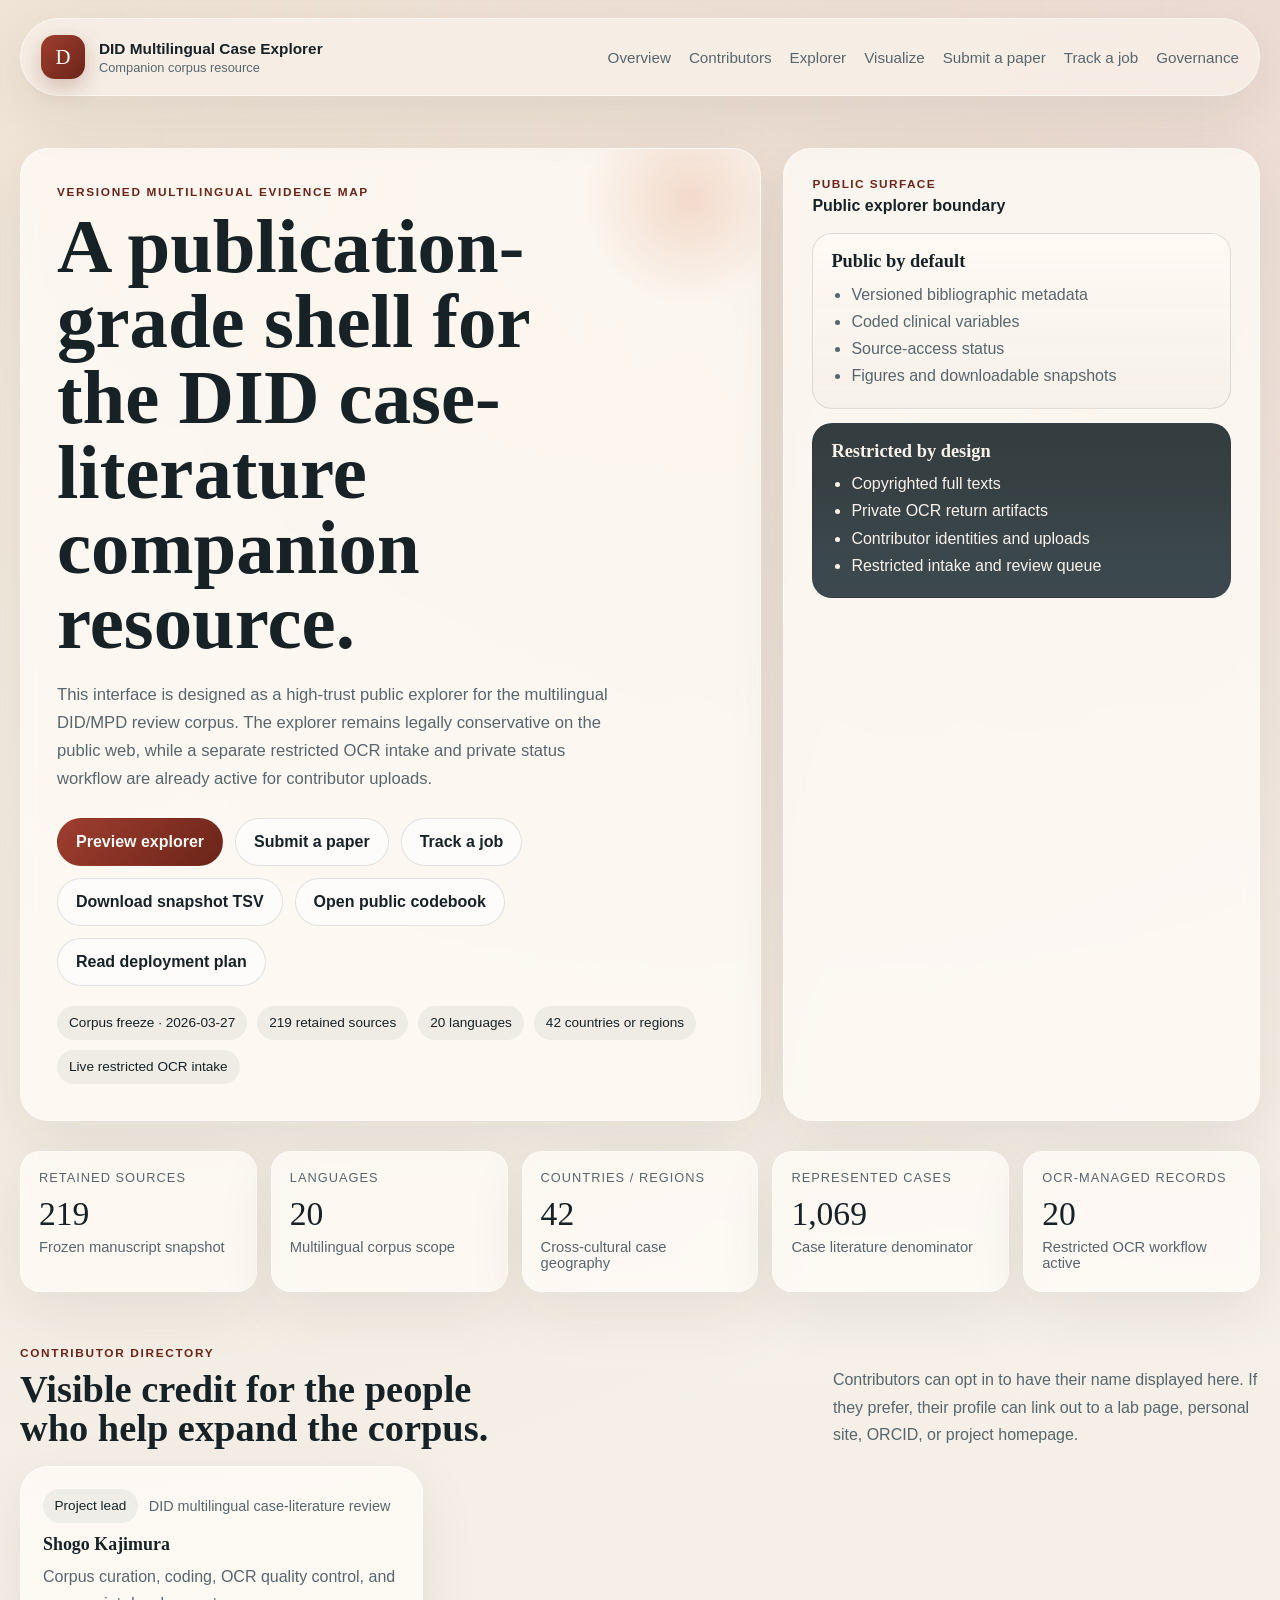
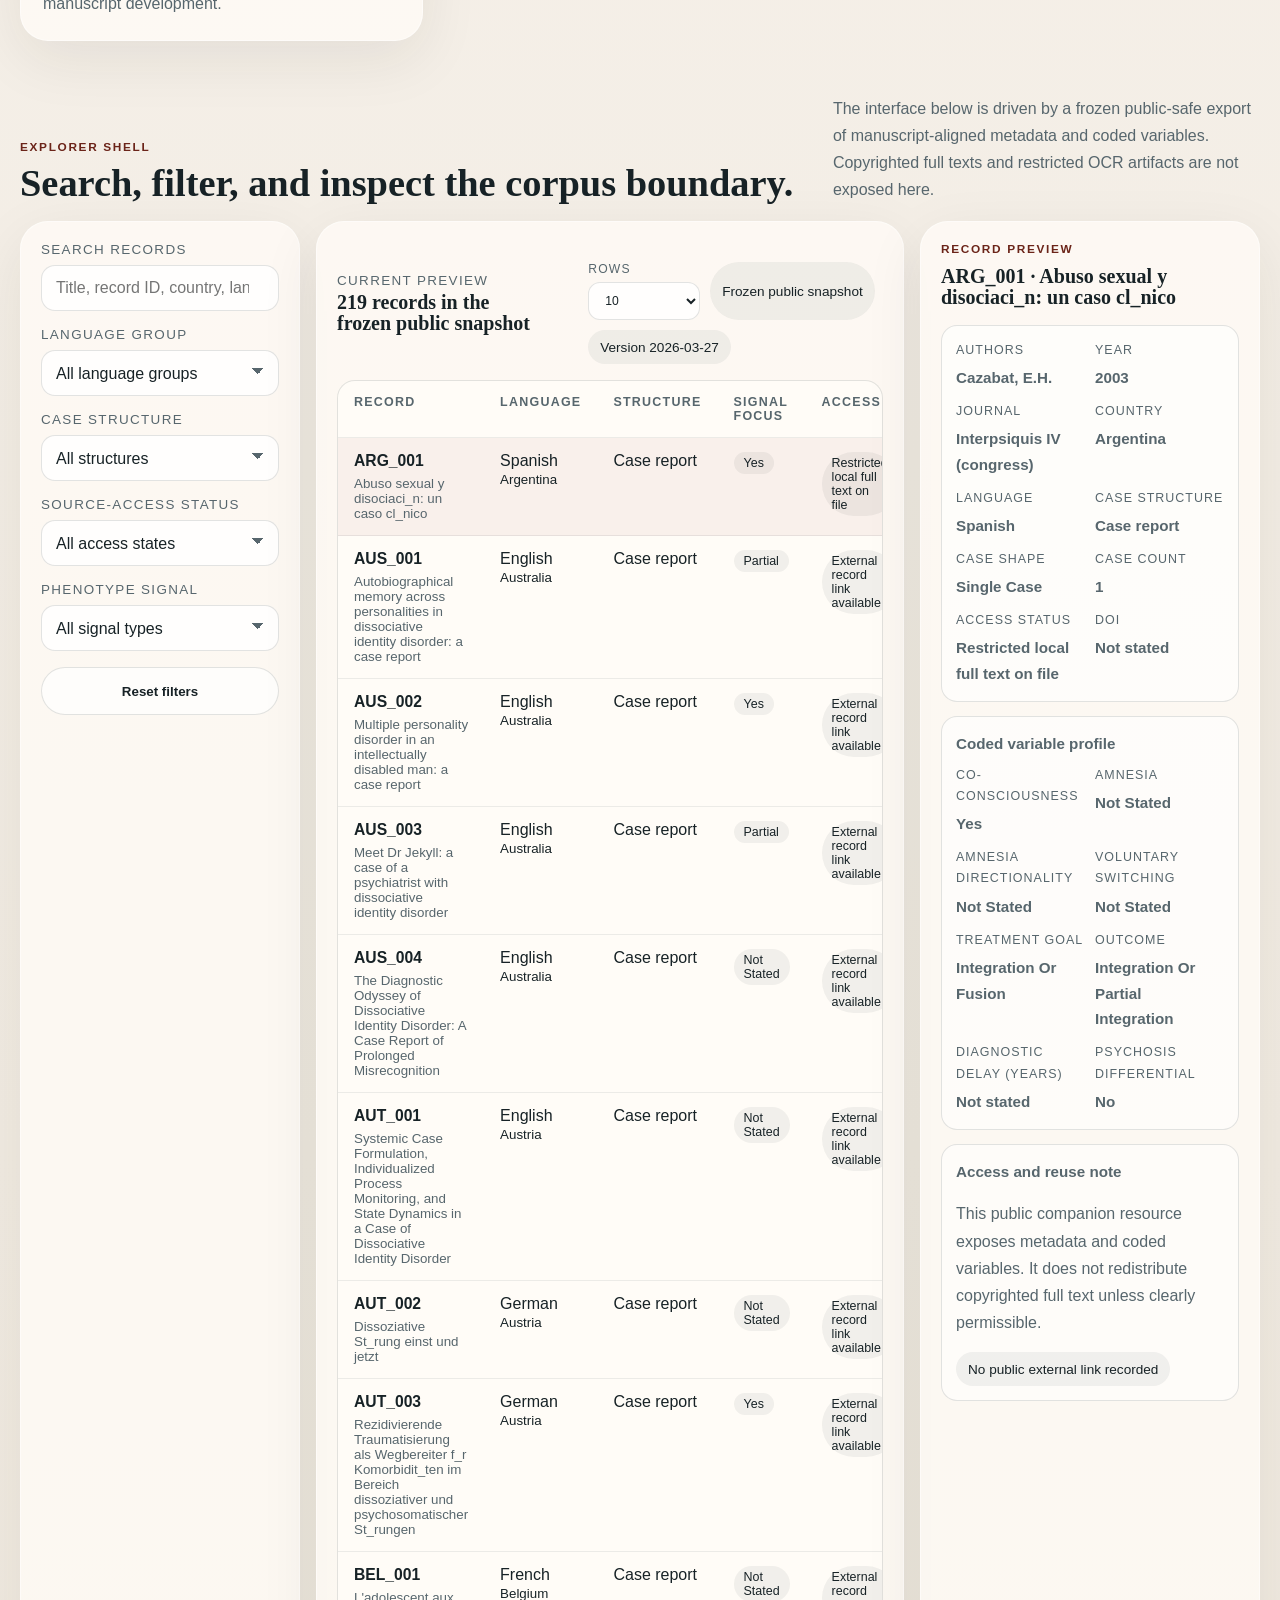
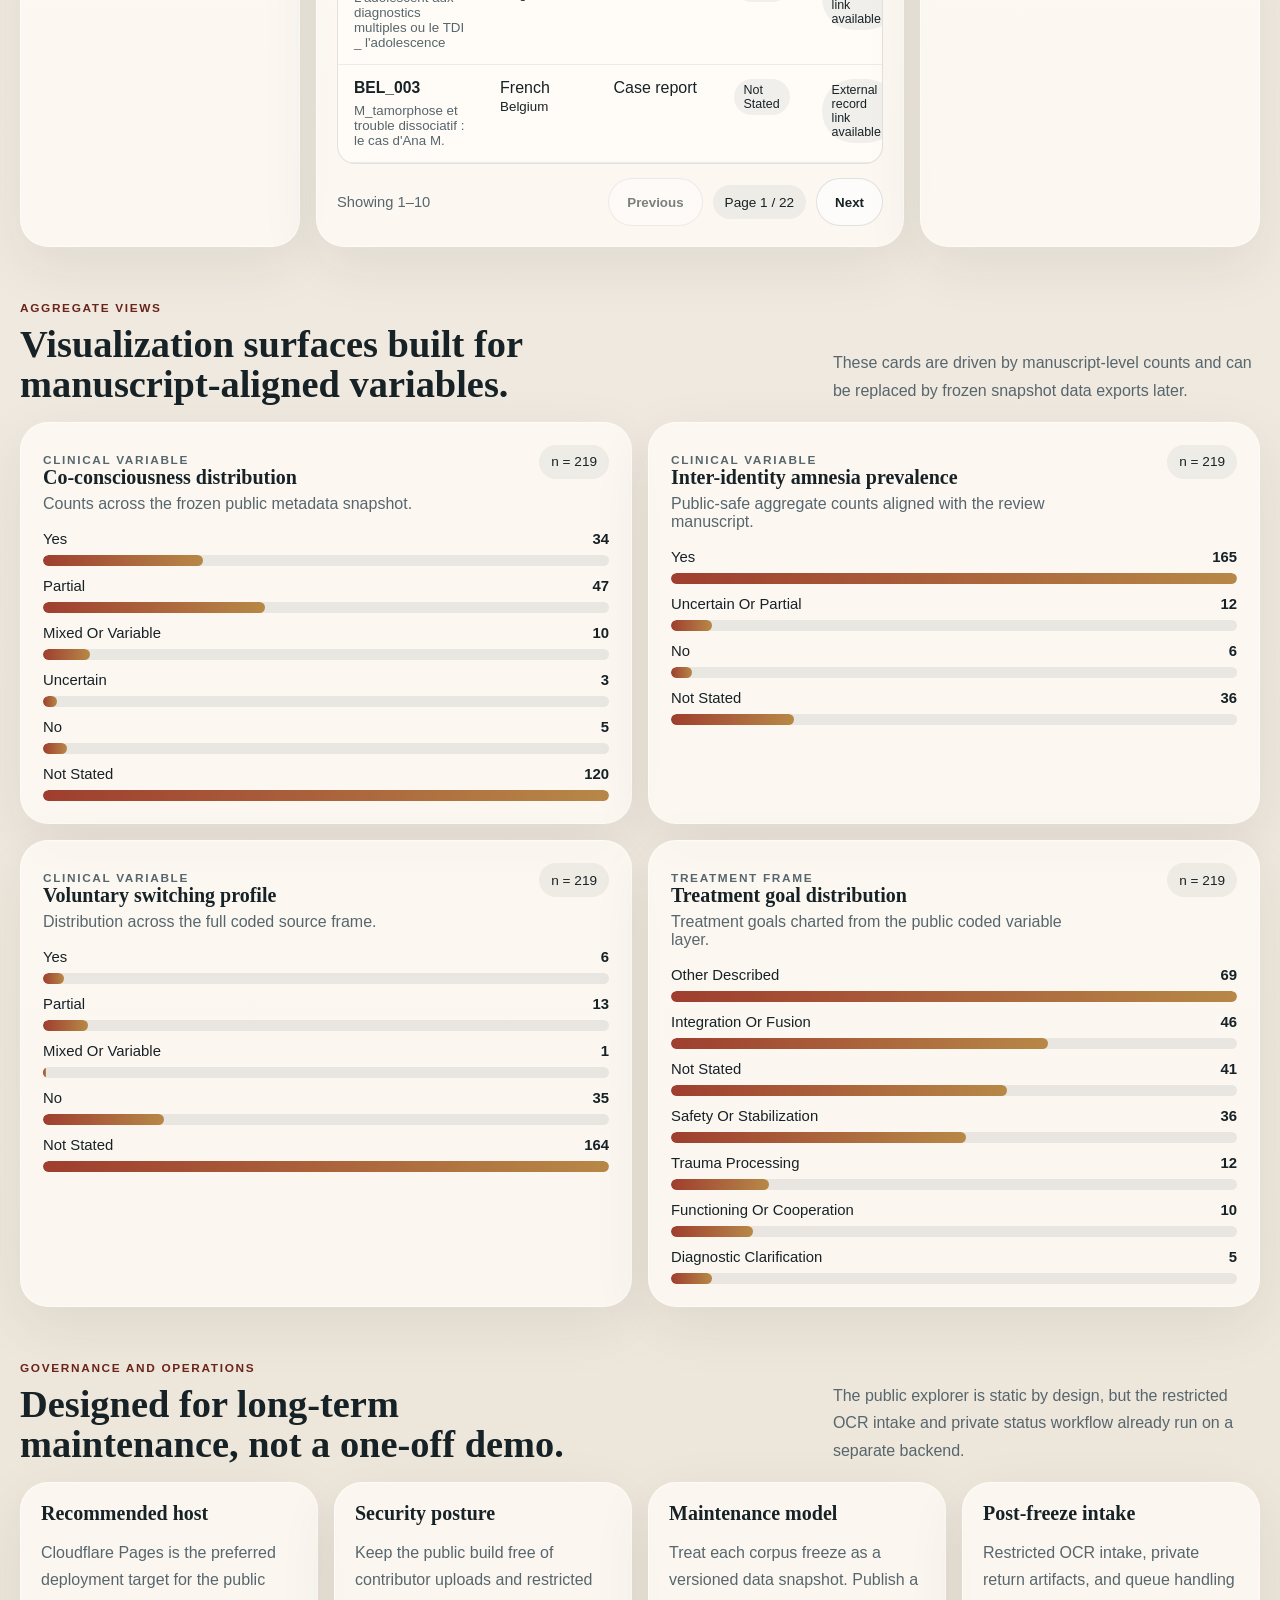
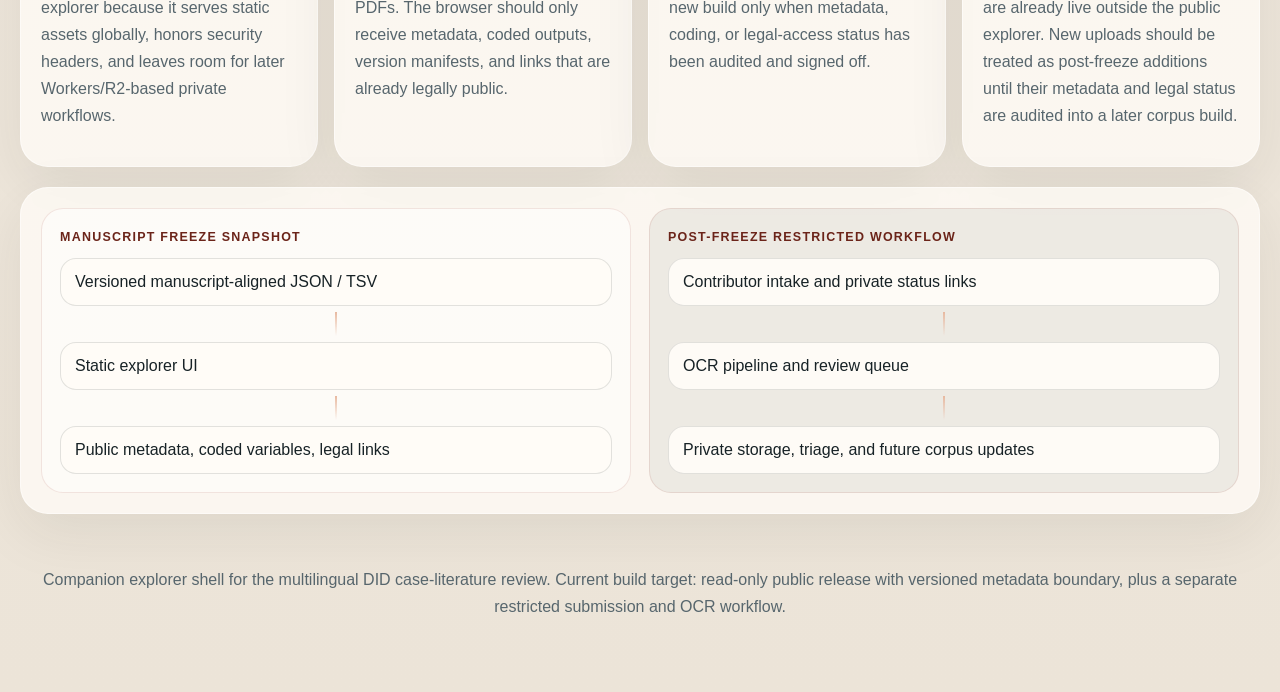
==== index.html @ 09213d2d "Refine intake UI and manuscript freeze copy" ====
<!DOCTYPE html>
<html lang="en">
  <head>
    <meta charset="UTF-8" />
    <meta name="viewport" content="width=device-width, initial-scale=1.0" />
    <title>DID Multilingual Case Explorer</title>
    <meta
      name="description"
      content="Companion explorer for the multilingual DID case-literature review: versioned corpus overview, professional UI shell, and secure public metadata boundary."
    />
    <link rel="icon" type="image/svg+xml" href="./assets/favicon.svg" />
    <link rel="stylesheet" href="./styles.css" />
  </head>
  <body>
    <div class="site-shell">
      <header class="topbar">
        <a class="brand" href="#top" aria-label="DID multilingual case explorer home">
          <span class="brand-mark">D</span>
          <span class="brand-text">
            <strong>DID Multilingual Case Explorer</strong>
            <small>Companion corpus resource</small>
          </span>
        </a>
        <nav class="nav">
          <a href="#overview">Overview</a>
          <a href="#contributors">Contributors</a>
          <a href="#explorer">Explorer</a>
          <a href="#visualize">Visualize</a>
          <a href="./submit.html">Submit a paper</a>
          <a href="./status.html">Track a job</a>
          <a href="#governance">Governance</a>
        </nav>
      </header>

      <main id="top">
        <section class="hero" id="overview">
          <div class="hero-copy">
            <p class="eyebrow">Versioned multilingual evidence map</p>
            <h1>
              A publication-grade shell for the DID case-literature companion
              resource.
            </h1>
            <p class="hero-text">
              This interface is designed as a high-trust public explorer for the
              multilingual DID/MPD review corpus. The explorer remains legally
              conservative on the public web, while a separate restricted OCR
              intake and private status workflow are already active for
              contributor uploads.
            </p>
            <div class="hero-actions">
              <a class="button button-primary" href="#explorer">Preview explorer</a>
              <a class="button button-secondary" href="./submit.html">Submit a paper</a>
              <a class="button button-secondary" href="./status.html">Track a job</a>
              <a class="button button-secondary" href="./data/public-snapshot-2026-03-27.tsv"
                >Download snapshot TSV</a
              >
              <a class="button button-secondary" href="./docs/PUBLIC_CODEBOOK_2026-03-27.md"
                >Open public codebook</a
              >
              <a class="button button-secondary" href="./docs/DEPLOYMENT_AND_SECURITY.md"
                >Read deployment plan</a
              >
            </div>
            <div class="hero-badges" id="hero-badges"></div>
          </div>

          <aside class="hero-panel">
            <div class="panel-header">
              <span>Public surface</span>
              <strong>Public explorer boundary</strong>
            </div>
            <div class="boundary-grid">
              <article class="boundary-card boundary-card-public">
                <h2>Public by default</h2>
                <ul>
                  <li>Versioned bibliographic metadata</li>
                  <li>Coded clinical variables</li>
                  <li>Source-access status</li>
                  <li>Figures and downloadable snapshots</li>
                </ul>
              </article>
              <article class="boundary-card boundary-card-restricted">
                <h2>Restricted by design</h2>
                <ul>
                  <li>Copyrighted full texts</li>
                  <li>Private OCR return artifacts</li>
                  <li>Contributor identities and uploads</li>
                  <li>Restricted intake and review queue</li>
                </ul>
              </article>
            </div>
          </aside>
        </section>

        <section class="stats-strip" aria-label="Corpus overview metrics">
          <div id="stat-cards" class="stats-grid"></div>
        </section>

        <section class="section contributor-section" id="contributors">
          <div class="section-header">
            <div>
              <p class="eyebrow">Contributor directory</p>
              <h2>Visible credit for the people who help expand the corpus.</h2>
            </div>
            <p class="section-note">
              Contributors can opt in to have their name displayed here. If
              they prefer, their profile can link out to a lab page, personal
              site, ORCID, or project homepage.
            </p>
          </div>

          <div id="contributor-cards" class="contributor-grid"></div>
        </section>

        <section class="section section-explorer" id="explorer">
          <div class="section-header">
            <div>
              <p class="eyebrow">Explorer shell</p>
              <h2>Search, filter, and inspect the corpus boundary.</h2>
            </div>
            <p class="section-note">
              The interface below is driven by a frozen public-safe export of
              manuscript-aligned metadata and coded variables. Copyrighted full
              texts and restricted OCR artifacts are not exposed here.
            </p>
          </div>

          <div class="explorer-layout">
            <aside class="filter-panel">
              <div class="filter-group">
                <label for="search">Search records</label>
                <input
                  id="search"
                  type="search"
                  placeholder="Title, record ID, country, language"
                />
              </div>

              <div class="filter-group">
                <label for="language-filter">Language group</label>
                <select id="language-filter">
                  <option value="all">All language groups</option>
                </select>
              </div>

              <div class="filter-group">
                <label for="structure-filter">Case structure</label>
                <select id="structure-filter">
                  <option value="all">All structures</option>
                </select>
              </div>

              <div class="filter-group">
                <label for="access-filter">Source-access status</label>
                <select id="access-filter">
                  <option value="all">All access states</option>
                </select>
              </div>

              <div class="filter-group">
                <label for="signal-filter">Phenotype signal</label>
                <select id="signal-filter">
                  <option value="all">All signal types</option>
                </select>
              </div>

              <button id="reset-filters" class="button button-secondary button-full">
                Reset filters
              </button>
            </aside>

            <div class="explorer-main">
              <div class="explorer-toolbar">
                <div>
                  <p class="toolbar-kicker">Current preview</p>
                  <h3 id="results-count">Loading records…</h3>
                </div>
                <div class="toolbar-meta">
                  <label class="toolbar-control" for="page-size">
                    <span>Rows</span>
                    <select id="page-size">
                      <option value="10" selected>10</option>
                      <option value="20">20</option>
                      <option value="50">50</option>
                      <option value="100">100</option>
                      <option value="all">All</option>
                    </select>
                  </label>
                  <span class="pill">Frozen public snapshot</span>
                  <span class="pill" id="snapshot-pill">Version pending</span>
                </div>
              </div>

              <div class="table-card">
                <table class="record-table">
                  <thead>
                    <tr>
                      <th>Record</th>
                      <th>Language</th>
                      <th>Structure</th>
                      <th>Signal focus</th>
                      <th>Access</th>
                    </tr>
                  </thead>
                  <tbody id="record-table-body"></tbody>
                </table>
                <div id="empty-state" class="empty-state" hidden>
                  No records match the current filter state.
                </div>
              </div>
              <div class="table-pagination">
                <div id="page-summary" class="page-summary">Showing 0–0</div>
                <div class="page-actions">
                  <button id="page-prev" class="button button-secondary" type="button">Previous</button>
                  <span id="page-indicator" class="pill">Page 1 / 1</span>
                  <button id="page-next" class="button button-secondary" type="button">Next</button>
                </div>
              </div>
            </div>

            <aside class="detail-panel">
              <div class="detail-head">
                <p class="eyebrow">Record preview</p>
                <h3 id="detail-title">Select a record</h3>
              </div>
              <div id="detail-content" class="detail-content">
                <p>
                  Select a record to inspect its public metadata, coded-variable
                  profile, and access status.
                </p>
              </div>
            </aside>
          </div>
        </section>

        <section class="section" id="visualize">
          <div class="section-header">
            <div>
              <p class="eyebrow">Aggregate views</p>
              <h2>Visualization surfaces built for manuscript-aligned variables.</h2>
            </div>
            <p class="section-note">
              These cards are driven by manuscript-level counts and can be
              replaced by frozen snapshot data exports later.
            </p>
          </div>

          <div id="visual-cards" class="visual-grid"></div>
        </section>

        <section class="section governance" id="governance">
          <div class="section-header">
            <div>
              <p class="eyebrow">Governance and operations</p>
              <h2>Designed for long-term maintenance, not a one-off demo.</h2>
            </div>
            <p class="section-note">
              The public explorer is static by design, but the restricted OCR
              intake and private status workflow already run on a separate
              backend.
            </p>
          </div>

          <div class="governance-grid">
            <article class="governance-card">
              <h3>Recommended host</h3>
              <p>
                Cloudflare Pages is the preferred deployment target for the
                public explorer because it serves static assets globally, honors
                security headers, and leaves room for later Workers/R2-based
                private workflows.
              </p>
            </article>
            <article class="governance-card">
              <h3>Security posture</h3>
              <p>
                Keep the public build free of contributor uploads and restricted
                PDFs. The browser should only receive metadata, coded outputs,
                version manifests, and links that are already legally public.
              </p>
            </article>
            <article class="governance-card">
              <h3>Maintenance model</h3>
              <p>
                Treat each corpus freeze as a versioned data snapshot. Publish a
                new build only when metadata, coding, or legal-access status has
                been audited and signed off.
              </p>
            </article>
            <article class="governance-card">
              <h3>Post-freeze intake</h3>
              <p>
                Restricted OCR intake, private return artifacts, and queue
                handling are already live outside the public explorer. New
                uploads should be treated as post-freeze additions until their
                metadata and legal status are audited into a later corpus build.
              </p>
            </article>
          </div>

          <div class="system-flow">
            <div class="flow-column">
              <span class="flow-label">Manuscript freeze snapshot</span>
              <div class="flow-box">Versioned manuscript-aligned JSON / TSV</div>
              <div class="flow-arrow"></div>
              <div class="flow-box">Static explorer UI</div>
              <div class="flow-arrow"></div>
              <div class="flow-box">Public metadata, coded variables, legal links</div>
            </div>
            <div class="flow-column flow-column-restricted">
              <span class="flow-label">Post-freeze restricted workflow</span>
              <div class="flow-box">Contributor intake and private status links</div>
              <div class="flow-arrow"></div>
              <div class="flow-box">OCR pipeline and review queue</div>
              <div class="flow-arrow"></div>
              <div class="flow-box">Private storage, triage, and future corpus updates</div>
            </div>
          </div>
        </section>
      </main>

      <footer class="footer">
        <p>
          Companion explorer shell for the multilingual DID case-literature
          review. Current build target: read-only public release with versioned
          metadata boundary, plus a separate restricted submission and OCR
          workflow.
        </p>
      </footer>
    </div>

    <script type="module" src="./app.js"></script>
  </body>
</html>
---- styles.css ----
:root {
  --bg: #f4efe7;
  --bg-strong: #ece4d8;
  --surface: rgba(255, 252, 247, 0.78);
  --surface-strong: rgba(255, 252, 247, 0.94);
  --ink: #172226;
  --ink-soft: #57666d;
  --accent: #9f3e2f;
  --accent-soft: #e7b89f;
  --accent-deep: #6b2419;
  --gold: #b78847;
  --line: rgba(23, 34, 38, 0.12);
  --shadow: 0 18px 60px rgba(42, 37, 30, 0.08);
  --radius-xl: 28px;
  --radius-lg: 20px;
  --radius-md: 14px;
  --font-ui: "Avenir Next", "Segoe UI", "Helvetica Neue", sans-serif;
  --font-display: "Iowan Old Style", "Palatino Linotype", "Book Antiqua",
    Georgia, serif;
}

*,
*::before,
*::after {
  box-sizing: border-box;
}

html {
  scroll-behavior: smooth;
}

body {
  margin: 0;
  color: var(--ink);
  background:
    radial-gradient(circle at top left, rgba(183, 136, 71, 0.14), transparent 28%),
    radial-gradient(circle at top right, rgba(159, 62, 47, 0.12), transparent 24%),
    linear-gradient(180deg, #f9f4ee 0%, #f1ebe2 50%, #ece4d8 100%);
  font-family: var(--font-ui);
}

body::before {
  content: "";
  position: fixed;
  inset: 0;
  pointer-events: none;
  background-image:
    linear-gradient(rgba(23, 34, 38, 0.03) 1px, transparent 1px),
    linear-gradient(90deg, rgba(23, 34, 38, 0.03) 1px, transparent 1px);
  background-size: 40px 40px;
  mask-image: linear-gradient(180deg, rgba(0, 0, 0, 0.16), transparent 55%);
}

.site-shell {
  width: min(1400px, calc(100% - 40px));
  margin: 0 auto;
  padding-bottom: 56px;
}

.topbar {
  position: sticky;
  top: 12px;
  z-index: 20;
  margin: 18px 0 20px;
  padding: 16px 20px;
  display: flex;
  justify-content: space-between;
  align-items: center;
  gap: 20px;
  border: 1px solid rgba(255, 255, 255, 0.45);
  border-radius: 999px;
  background: rgba(248, 241, 233, 0.8);
  backdrop-filter: blur(16px);
  box-shadow: var(--shadow);
}

.brand {
  display: inline-flex;
  align-items: center;
  gap: 14px;
  color: inherit;
  text-decoration: none;
}

.brand-mark {
  width: 44px;
  height: 44px;
  display: grid;
  place-items: center;
  border-radius: 14px;
  background: linear-gradient(135deg, var(--accent), var(--accent-deep));
  color: #fff9f4;
  font-family: var(--font-display);
  font-size: 1.3rem;
  box-shadow: 0 8px 22px rgba(107, 36, 25, 0.26);
}

.brand-text {
  display: grid;
  gap: 2px;
}

.brand-text strong {
  font-size: 0.96rem;
  font-weight: 700;
}

.brand-text small {
  color: var(--ink-soft);
  font-size: 0.8rem;
}

.nav {
  display: flex;
  flex-wrap: wrap;
  gap: 18px;
}

.nav a {
  color: var(--ink-soft);
  text-decoration: none;
  font-size: 0.95rem;
}

.nav a:hover,
.nav a:focus-visible {
  color: var(--accent-deep);
}

.hero {
  display: grid;
  grid-template-columns: minmax(0, 1.4fr) minmax(340px, 0.9fr);
  gap: 22px;
  align-items: stretch;
  padding: 32px 0 24px;
}

.hero-copy,
.hero-panel,
.stats-grid > article,
.filter-panel,
.explorer-main,
.detail-panel,
.visual-card,
.governance-card,
.system-flow {
  background: var(--surface);
  border: 1px solid rgba(255, 255, 255, 0.5);
  box-shadow: var(--shadow);
  backdrop-filter: blur(10px);
}

.hero-copy {
  padding: 36px;
  border-radius: var(--radius-xl);
  position: relative;
  overflow: hidden;
}

.hero-copy::after {
  content: "";
  position: absolute;
  right: -40px;
  top: -60px;
  width: 220px;
  height: 220px;
  border-radius: 999px;
  background: radial-gradient(circle, rgba(231, 184, 159, 0.45), transparent 68%);
}

.eyebrow {
  margin: 0 0 10px;
  color: var(--accent-deep);
  text-transform: uppercase;
  letter-spacing: 0.14em;
  font-size: 0.74rem;
  font-weight: 700;
}

h1,
h2,
h3 {
  margin: 0;
  font-family: var(--font-display);
  line-height: 1.02;
  text-wrap: balance;
}

h1 {
  max-width: min(15.5ch, 100%);
  font-size: clamp(2.7rem, 6vw, 5rem);
  line-height: 0.98;
}

h2 {
  font-size: clamp(1.7rem, 3vw, 2.6rem);
}

h3 {
  font-size: 1.25rem;
}

.hero-text,
.section-note,
.governance-card p,
.detail-content,
.footer,
.hero-panel li,
.hero-panel p {
  color: var(--ink-soft);
  line-height: 1.7;
}

.hero-text {
  max-width: 60ch;
  margin: 20px 0 24px;
  font-size: 1.04rem;
  text-wrap: pretty;
}

.hero-actions {
  display: flex;
  flex-wrap: wrap;
  gap: 12px;
}

.button {
  display: inline-flex;
  align-items: center;
  justify-content: center;
  gap: 8px;
  min-height: 48px;
  padding: 0 18px;
  border-radius: 999px;
  border: 1px solid var(--line);
  text-decoration: none;
  font-weight: 700;
  transition:
    transform 160ms ease,
    box-shadow 160ms ease,
    border-color 160ms ease;
  cursor: pointer;
}

.button:hover,
.button:focus-visible {
  transform: translateY(-1px);
  box-shadow: 0 10px 20px rgba(23, 34, 38, 0.1);
}

.button-primary {
  color: #fff8f3;
  background: linear-gradient(135deg, var(--accent), var(--accent-deep));
  border-color: transparent;
}

.button-secondary {
  color: var(--ink);
  background: rgba(255, 255, 255, 0.58);
}

.button-full {
  width: 100%;
}

.hero-badges,
.toolbar-meta {
  display: flex;
  flex-wrap: wrap;
  gap: 10px;
  margin-top: 20px;
}

.pill {
  display: inline-flex;
  align-items: center;
  min-height: 34px;
  padding: 0 12px;
  border-radius: 999px;
  background: rgba(23, 34, 38, 0.06);
  color: var(--ink);
  font-size: 0.85rem;
}

.hero-panel {
  padding: 28px;
  border-radius: var(--radius-xl);
}

.panel-header {
  display: grid;
  gap: 6px;
  margin-bottom: 18px;
}

.panel-header span {
  color: var(--accent-deep);
  text-transform: uppercase;
  letter-spacing: 0.12em;
  font-size: 0.74rem;
  font-weight: 700;
}

.boundary-grid {
  display: grid;
  gap: 14px;
}

.boundary-card {
  padding: 18px;
  border-radius: var(--radius-lg);
  border: 1px solid var(--line);
}

.boundary-card-public {
  background: linear-gradient(180deg, rgba(255, 250, 245, 0.88), rgba(244, 239, 231, 0.8));
}

.boundary-card-restricted {
  background: linear-gradient(180deg, rgba(23, 34, 38, 0.88), rgba(39, 54, 61, 0.9));
  color: #f8f2ea;
}

.boundary-card-restricted ul,
.boundary-card-restricted h2,
.boundary-card-restricted li,
.boundary-card-restricted li::marker {
  color: inherit;
}

.boundary-card h2 {
  margin-bottom: 10px;
  font-size: 1.15rem;
}

.boundary-card ul {
  margin: 0;
  padding-left: 20px;
  line-height: 1.8;
}

.stats-strip {
  margin-top: 6px;
}

.stats-grid {
  display: grid;
  grid-template-columns: repeat(5, minmax(0, 1fr));
  gap: 14px;
}

.stats-grid > article {
  padding: 18px 18px 20px;
  border-radius: var(--radius-lg);
}

.contributor-grid {
  display: grid;
  grid-template-columns: repeat(3, minmax(0, 1fr));
  gap: 16px;
}

.contributor-card {
  padding: 22px;
  border-radius: var(--radius-xl);
  border: 1px solid rgba(255, 255, 255, 0.5);
  background: var(--surface);
  box-shadow: var(--shadow);
  backdrop-filter: blur(10px);
}

.contributor-card h3 {
  margin-top: 12px;
  font-size: 1.12rem;
}

.contributor-card h3 a,
.contributor-card h3 span {
  color: var(--ink);
  text-decoration: none;
}

.contributor-card h3 a:hover,
.contributor-card h3 a:focus-visible {
  color: var(--accent-deep);
}

.contributor-card p {
  margin: 10px 0 0;
  color: var(--ink-soft);
  line-height: 1.7;
}

.contributor-meta {
  display: flex;
  flex-wrap: wrap;
  gap: 10px;
  align-items: center;
}

.contributor-meta small {
  color: var(--ink-soft);
  font-size: 0.9rem;
}

.contributor-card-empty {
  grid-column: 1 / -1;
}

.stat-label {
  display: block;
  color: var(--ink-soft);
  font-size: 0.8rem;
  letter-spacing: 0.08em;
  text-transform: uppercase;
}

.stat-value {
  margin-top: 10px;
  font-family: var(--font-display);
  font-size: 2.1rem;
}

.stat-note {
  margin-top: 6px;
  color: var(--ink-soft);
  font-size: 0.92rem;
}

.section {
  padding: 54px 0 0;
}

.section-header {
  display: flex;
  justify-content: space-between;
  align-items: end;
  gap: 18px;
  margin-bottom: 18px;
}

.section-note {
  max-width: 48ch;
  margin: 0;
}

.explorer-layout {
  display: grid;
  grid-template-columns: 280px minmax(0, 1fr) 340px;
  gap: 16px;
}

.explorer-layout > * {
  min-width: 0;
}

.filter-panel,
.explorer-main,
.detail-panel,
.visual-card,
.governance-card,
.system-flow {
  border-radius: var(--radius-xl);
}

.filter-panel,
.detail-panel {
  padding: 20px;
}

.explorer-main {
  padding: 20px;
}

.filter-group {
  display: grid;
  gap: 8px;
  margin-bottom: 16px;
  min-width: 0;
}

.filter-group label,
.toolbar-kicker {
  color: var(--ink-soft);
  font-size: 0.84rem;
  text-transform: uppercase;
  letter-spacing: 0.1em;
}

.filter-group input,
.filter-group select {
  display: block;
  width: 100%;
  max-width: 100%;
  min-width: 0;
  min-height: 46px;
  border-radius: 14px;
  border: 1px solid var(--line);
  background: rgba(255, 255, 255, 0.72);
  padding: 0 14px;
  color: var(--ink);
  font: inherit;
}

.filter-group select {
  appearance: none;
  background-image:
    linear-gradient(45deg, transparent 50%, var(--ink-soft) 50%),
    linear-gradient(135deg, var(--ink-soft) 50%, transparent 50%);
  background-position:
    calc(100% - 20px) calc(50% - 2px),
    calc(100% - 14px) calc(50% - 2px);
  background-size: 6px 6px, 6px 6px;
  background-repeat: no-repeat;
  padding-right: 34px;
}

.explorer-toolbar {
  display: flex;
  justify-content: space-between;
  gap: 16px;
  align-items: center;
  margin-bottom: 16px;
}

.toolbar-kicker {
  margin: 0 0 4px;
}

.toolbar-control {
  display: inline-grid;
  gap: 6px;
  min-width: 112px;
  color: var(--ink-soft);
  font-size: 0.76rem;
  text-transform: uppercase;
  letter-spacing: 0.1em;
}

.toolbar-control select {
  min-height: 38px;
  border-radius: 12px;
  border: 1px solid var(--line);
  background: rgba(255, 255, 255, 0.72);
  padding: 0 12px;
  color: var(--ink);
  font: inherit;
}

.table-card {
  overflow: hidden;
  border-radius: 18px;
  border: 1px solid var(--line);
  background: var(--surface-strong);
}

.record-table {
  width: 100%;
  border-collapse: collapse;
}

.record-table th,
.record-table td {
  padding: 14px 16px;
  border-bottom: 1px solid rgba(23, 34, 38, 0.08);
  vertical-align: top;
  text-align: left;
}

.record-table th {
  color: var(--ink-soft);
  font-size: 0.78rem;
  text-transform: uppercase;
  letter-spacing: 0.1em;
}

.record-table tbody tr {
  cursor: pointer;
  transition: background 140ms ease;
}

.record-table tbody tr:hover,
.record-table tbody tr:focus-visible,
.record-table tbody tr.is-selected {
  background: rgba(159, 62, 47, 0.06);
}

.record-title {
  display: grid;
  gap: 6px;
}

.record-title strong {
  font-size: 0.98rem;
}

.record-title small {
  color: var(--ink-soft);
}

.tag {
  display: inline-flex;
  align-items: center;
  padding: 4px 10px;
  border-radius: 999px;
  background: rgba(23, 34, 38, 0.06);
  font-size: 0.78rem;
}

.empty-state {
  padding: 26px;
  color: var(--ink-soft);
}

.table-pagination {
  display: flex;
  justify-content: space-between;
  align-items: center;
  gap: 16px;
  margin-top: 14px;
}

.page-summary {
  color: var(--ink-soft);
  font-size: 0.92rem;
}

.page-actions {
  display: flex;
  align-items: center;
  gap: 10px;
}

.detail-content {
  display: grid;
  gap: 14px;
  margin-top: 18px;
}

.detail-block {
  padding: 14px;
  border-radius: 16px;
  background: rgba(255, 255, 255, 0.56);
  border: 1px solid var(--line);
}

.detail-block h4 {
  margin: 0 0 8px;
  font-size: 0.95rem;
}

.detail-grid {
  display: grid;
  grid-template-columns: repeat(2, minmax(0, 1fr));
  gap: 10px;
}

.detail-grid span {
  display: block;
  color: var(--ink-soft);
  font-size: 0.78rem;
  text-transform: uppercase;
  letter-spacing: 0.08em;
}

.detail-grid strong {
  display: block;
  margin-top: 4px;
  font-size: 0.95rem;
}

.visual-grid {
  display: grid;
  grid-template-columns: repeat(2, minmax(0, 1fr));
  gap: 16px;
}

.visual-card {
  padding: 22px;
}

.visual-card-header {
  display: flex;
  justify-content: space-between;
  gap: 14px;
  align-items: start;
  margin-bottom: 18px;
}

.visual-card-header p {
  margin: 8px 0 0;
  color: var(--ink-soft);
  max-width: 46ch;
}

.bar-list {
  display: grid;
  gap: 12px;
}

.bar-row {
  display: grid;
  gap: 8px;
}

.bar-label {
  display: flex;
  justify-content: space-between;
  gap: 12px;
  font-size: 0.93rem;
}

.bar-track {
  height: 11px;
  overflow: hidden;
  border-radius: 999px;
  background: rgba(23, 34, 38, 0.08);
}

.bar-fill {
  height: 100%;
  border-radius: inherit;
  background: linear-gradient(90deg, var(--accent), var(--gold));
}

.governance-grid {
  display: grid;
  grid-template-columns: repeat(4, minmax(0, 1fr));
  gap: 16px;
}

.governance-card {
  padding: 20px;
}

.governance-card h3 {
  margin-bottom: 10px;
}

.system-flow {
  margin-top: 20px;
  padding: 20px;
  display: grid;
  grid-template-columns: repeat(2, minmax(0, 1fr));
  gap: 18px;
}

.flow-column {
  padding: 18px;
  border-radius: 22px;
  border: 1px solid rgba(159, 62, 47, 0.12);
  background: rgba(255, 255, 255, 0.44);
}

.flow-column-restricted {
  background: rgba(23, 34, 38, 0.06);
}

.flow-label {
  display: inline-block;
  margin-bottom: 14px;
  color: var(--accent-deep);
  font-size: 0.78rem;
  font-weight: 700;
  letter-spacing: 0.1em;
  text-transform: uppercase;
}

.flow-box {
  padding: 14px;
  border-radius: 16px;
  border: 1px solid var(--line);
  background: var(--surface-strong);
}

.flow-arrow {
  width: 2px;
  height: 24px;
  margin: 6px auto;
  background: linear-gradient(180deg, var(--accent-soft), transparent);
}

.submit-layout {
  display: grid;
  grid-template-columns: minmax(0, 1.25fr) 320px;
  gap: 18px;
}

.submit-card,
.submit-side > .governance-card {
  border-radius: var(--radius-xl);
  background: rgba(236, 228, 216, 0.82);
  border: 1px solid rgba(255, 255, 255, 0.5);
  box-shadow: var(--shadow);
  backdrop-filter: blur(10px);
}

.submit-card {
  padding: 24px;
}

.submit-side {
  display: grid;
  gap: 16px;
}

.submit-header {
  margin-bottom: 22px;
}

.submit-banner,
.submit-status,
.info-note {
  margin-bottom: 18px;
  padding: 16px 18px;
  border-radius: 16px;
  border: 1px solid rgba(23, 34, 38, 0.12);
  background: transparent;
  color: var(--ink-soft);
  line-height: 1.7;
}

.status-note {
  margin-top: 22px;
}

.status-link-panel,
.status-result {
  margin-top: 18px;
  padding: 18px;
  border-radius: 20px;
  border: 1px solid var(--line);
  background: transparent;
}

.status-link-label {
  margin: 0 0 8px;
  color: var(--accent-deep);
  font-size: 0.82rem;
  font-weight: 700;
  letter-spacing: 0.08em;
  text-transform: uppercase;
}

.status-link-copy,
.recent-job-meta,
.status-meta-item dt,
.status-detail-box {
  color: var(--ink-soft);
  line-height: 1.6;
}

.status-link-copy,
.recent-job-meta {
  margin: 0;
}

.status-link-actions,
.status-download-grid {
  display: flex;
  flex-wrap: wrap;
  gap: 12px;
  margin-top: 14px;
}

.submit-banner[data-tone="warning"],
.submit-status[data-tone="warning"],
.info-note[data-tone="warning"],
.status-detail-box[data-tone="warning"] {
  border-color: rgba(183, 136, 71, 0.35);
  background: transparent;
  color: var(--accent-deep);
}

.submit-status[data-tone="success"],
.info-note[data-tone="success"] {
  border-color: rgba(60, 127, 93, 0.3);
  background: transparent;
  color: #214f3b;
}

.submit-status[data-tone="error"],
.info-note[data-tone="error"],
.status-detail-box[data-tone="error"] {
  border-color: rgba(159, 62, 47, 0.32);
  background: transparent;
  color: var(--accent-deep);
}

.submission-form {
  display: grid;
  gap: 6px;
}

.optional-panel {
  margin: 12px 0 22px;
  padding: 0;
  border-radius: 20px;
  border: 1px solid var(--line);
  background: transparent;
  overflow: hidden;
}

.optional-panel[open] {
  padding-bottom: 16px;
}

.optional-panel summary {
  display: grid;
  grid-template-columns: 1fr auto;
  align-items: center;
  column-gap: 12px;
  cursor: pointer;
  list-style: none;
  color: var(--accent-deep);
  font-weight: 700;
  letter-spacing: 0.02em;
  padding: 18px 18px 16px;
  background: transparent;
}

.optional-panel summary::-webkit-details-marker {
  display: none;
}

.optional-panel summary span {
  display: block;
}

.optional-panel summary small {
  display: block;
  grid-column: 1 / 2;
  margin-top: 6px;
  color: var(--ink-soft);
  font-weight: 500;
  letter-spacing: 0;
  text-transform: none;
}

.optional-panel summary::after {
  content: "+";
  font-size: 1.15rem;
  line-height: 1;
  grid-column: 2 / 3;
  grid-row: 1 / span 2;
}

.optional-panel[open] summary::after {
  content: "−";
}

.optional-grid {
  margin-top: 0;
  padding: 0 18px 4px;
}

.form-grid {
  display: grid;
  grid-template-columns: repeat(2, minmax(0, 1fr));
  gap: 16px;
}

.filter-group-wide {
  grid-column: 1 / -1;
}

.submission-form textarea,
.submission-form input[type="file"] {
  display: block;
  width: 100%;
  max-width: 100%;
  min-width: 0;
  border-radius: 14px;
  border: 1px solid var(--line);
  background: rgba(255, 255, 255, 0.72);
  padding: 12px 14px;
  color: var(--ink);
  font: inherit;
}

.status-form {
  gap: 12px;
}

.status-note {
  margin-top: 28px;
}

.status-result + .status-result {
  margin-top: 22px;
}

.status-detail-box {
  padding: 16px 18px;
  border-radius: 16px;
  border: 1px solid rgba(23, 34, 38, 0.12);
  background: transparent;
}

.submission-form input[type="file"] {
  min-height: 54px;
}

.submit-consent-grid {
  display: grid;
  gap: 12px;
  margin: 4px 0 18px;
}

.checkbox-row {
  display: flex;
  align-items: start;
  gap: 12px;
  padding: 14px;
  border-radius: 16px;
  border: 1px solid var(--line);
  background: rgba(255, 255, 255, 0.56);
  line-height: 1.6;
}

.checkbox-row input {
  margin-top: 3px;
}

.submit-actions {
  display: flex;
  flex-wrap: wrap;
  gap: 12px;
}

.status-card-header {
  display: flex;
  justify-content: space-between;
  align-items: start;
  gap: 16px;
  margin-bottom: 18px;
}

.status-pill {
  display: inline-flex;
  align-items: center;
  min-height: 34px;
  padding: 0 12px;
  border-radius: 999px;
  background: rgba(23, 34, 38, 0.08);
  color: var(--ink);
  font-size: 0.84rem;
  font-weight: 700;
  text-transform: capitalize;
}

.status-pill[data-state="completed"] {
  background: rgba(60, 127, 93, 0.14);
  color: #214f3b;
}

.status-pill[data-state="failed"] {
  background: rgba(159, 62, 47, 0.12);
  color: var(--accent-deep);
}

.status-pill[data-state="processing"],
.status-pill[data-state="pending"] {
  background: rgba(183, 136, 71, 0.14);
  color: #6e5225;
}

.status-meta-grid {
  display: grid;
  grid-template-columns: repeat(2, minmax(0, 1fr));
  gap: 14px;
  margin: 0 0 18px;
}

.status-meta-item {
  padding: 14px;
  border-radius: 16px;
  border: 1px solid var(--line);
  background: transparent;
}

.status-meta-item dt {
  margin-bottom: 6px;
  font-size: 0.8rem;
  letter-spacing: 0.06em;
  text-transform: uppercase;
}

.status-meta-item dd {
  margin: 0;
  color: var(--ink);
  font-weight: 600;
}

.recent-job-list {
  display: grid;
  gap: 12px;
}

.recent-job-item {
  display: grid;
  gap: 10px;
  padding: 14px;
  border-radius: 16px;
  border: 1px solid var(--line);
  background: rgba(255, 255, 255, 0.56);
}

.turnstile-shell {
  margin-bottom: 18px;
  padding: 14px 16px;
  border-radius: 16px;
  border: 1px dashed rgba(23, 34, 38, 0.14);
  background: rgba(255, 255, 255, 0.4);
}

.turnstile-label {
  margin: 0 0 10px;
  color: var(--ink-soft);
  font-size: 0.84rem;
  text-transform: uppercase;
  letter-spacing: 0.1em;
}

.turnstile-fallback {
  margin: 0;
  color: var(--accent-deep);
}

.honeypot-field {
  position: absolute;
  left: -9999px;
  opacity: 0;
  pointer-events: none;
}

.button:disabled {
  cursor: not-allowed;
  opacity: 0.56;
  transform: none;
  box-shadow: none;
}

.footer {
  padding: 36px 0 0;
  text-align: center;
}

.section,
.hero-copy,
.hero-panel,
.stats-grid > article,
.filter-panel,
.explorer-main,
.detail-panel,
.visual-card,
.governance-card,
.system-flow {
  animation: reveal 480ms ease both;
}

@keyframes reveal {
  from {
    opacity: 0;
    transform: translateY(16px);
  }
  to {
    opacity: 1;
    transform: translateY(0);
  }
}

@media (max-width: 1180px) {
  .hero,
  .explorer-layout,
  .governance-grid,
  .system-flow,
  .visual-grid,
  .stats-grid,
  .submit-layout,
  .contributor-grid {
    grid-template-columns: 1fr;
  }

  .section-header,
  .explorer-toolbar {
    flex-direction: column;
    align-items: start;
  }

  .table-pagination {
    flex-direction: column;
    align-items: start;
  }

  h1 {
    max-width: min(19ch, 100%);
    line-height: 1;
  }

  .topbar {
    border-radius: 28px;
    align-items: start;
    flex-direction: column;
  }

  .nav {
    width: 100%;
  }
}

@media (max-width: 720px) {
  .site-shell {
    width: min(100% - 20px, 1400px);
  }

  .hero-copy,
  .hero-panel,
  .filter-panel,
  .explorer-main,
  .detail-panel,
  .visual-card,
  .governance-card,
  .system-flow {
    padding: 18px;
    border-radius: 22px;
  }

  h1 {
    max-width: none;
    font-size: clamp(2.3rem, 12vw, 3.6rem);
    line-height: 1.02;
  }

  .record-table th:nth-child(3),
  .record-table td:nth-child(3),
  .record-table th:nth-child(4),
  .record-table td:nth-child(4) {
    display: none;
  }

  .form-grid {
    grid-template-columns: 1fr;
  }

  .detail-grid {
    grid-template-columns: 1fr;
  }

  .status-meta-grid {
    grid-template-columns: 1fr;
  }
}
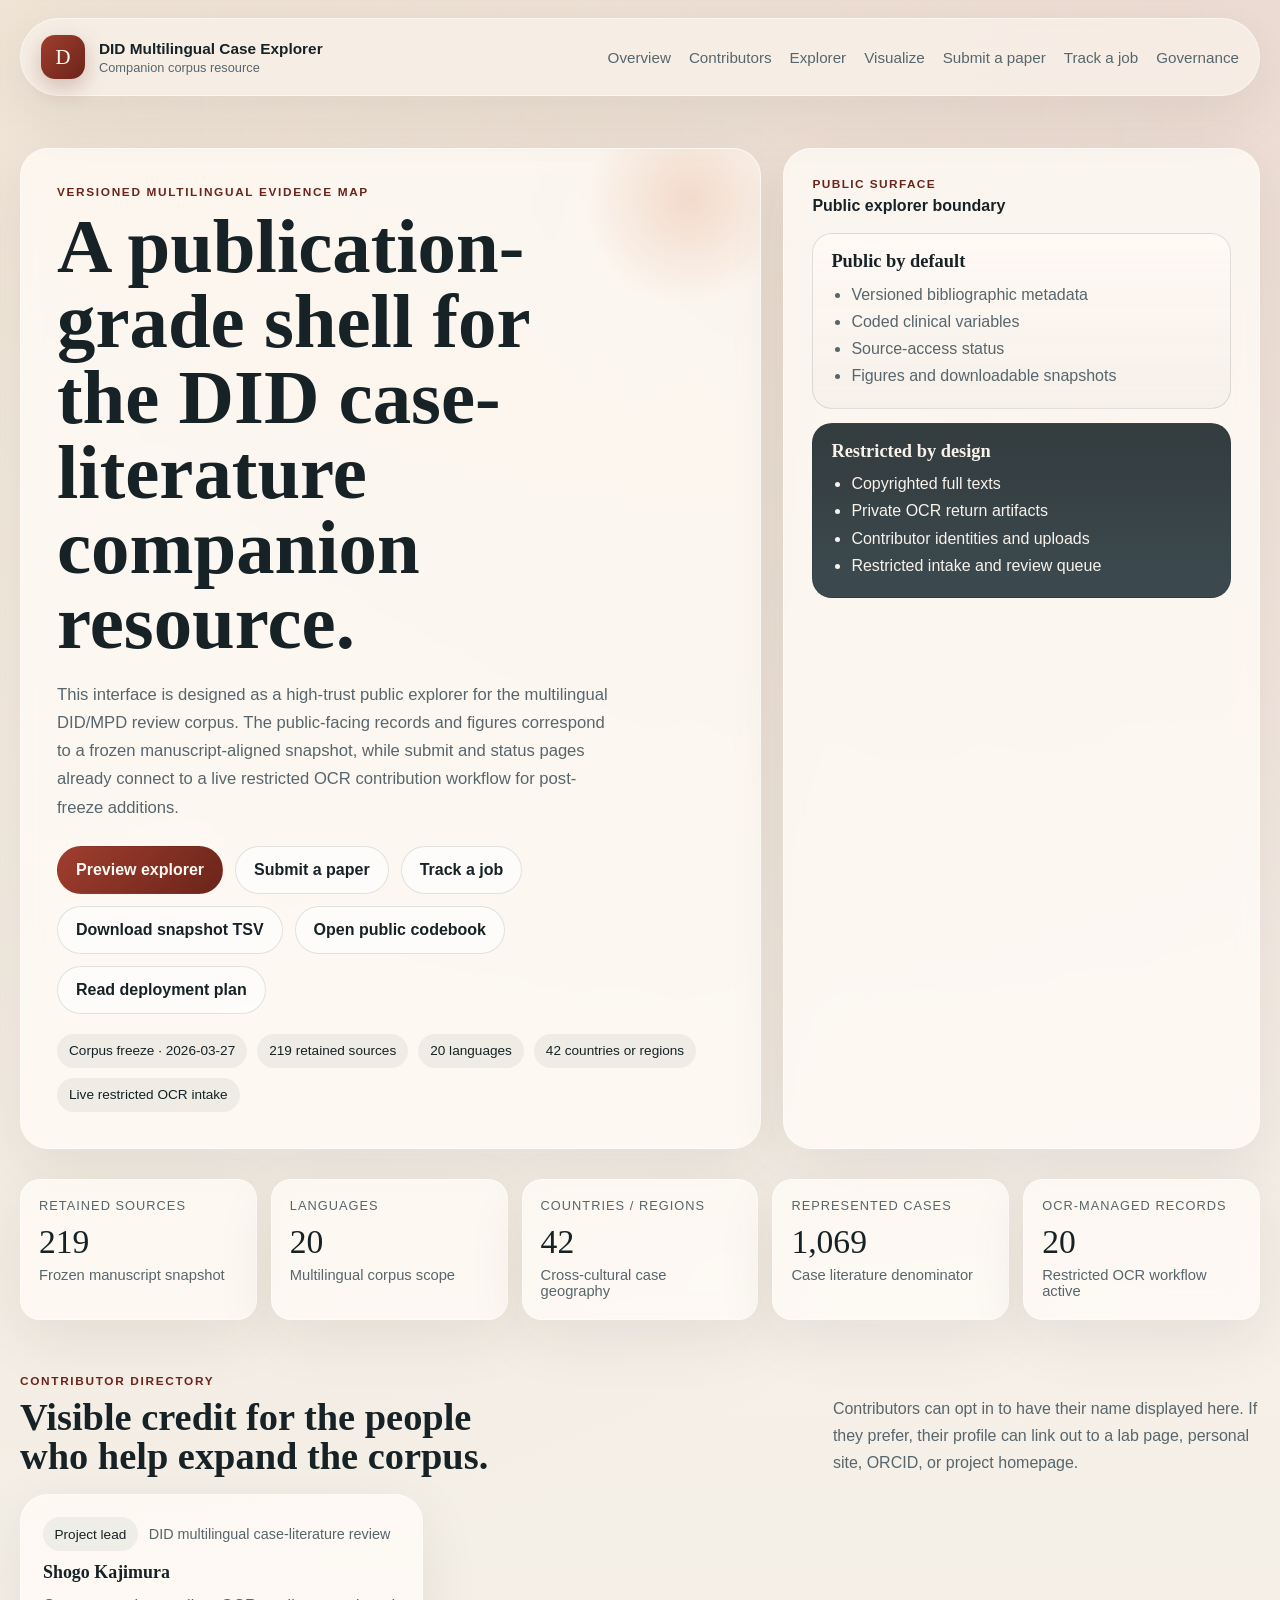
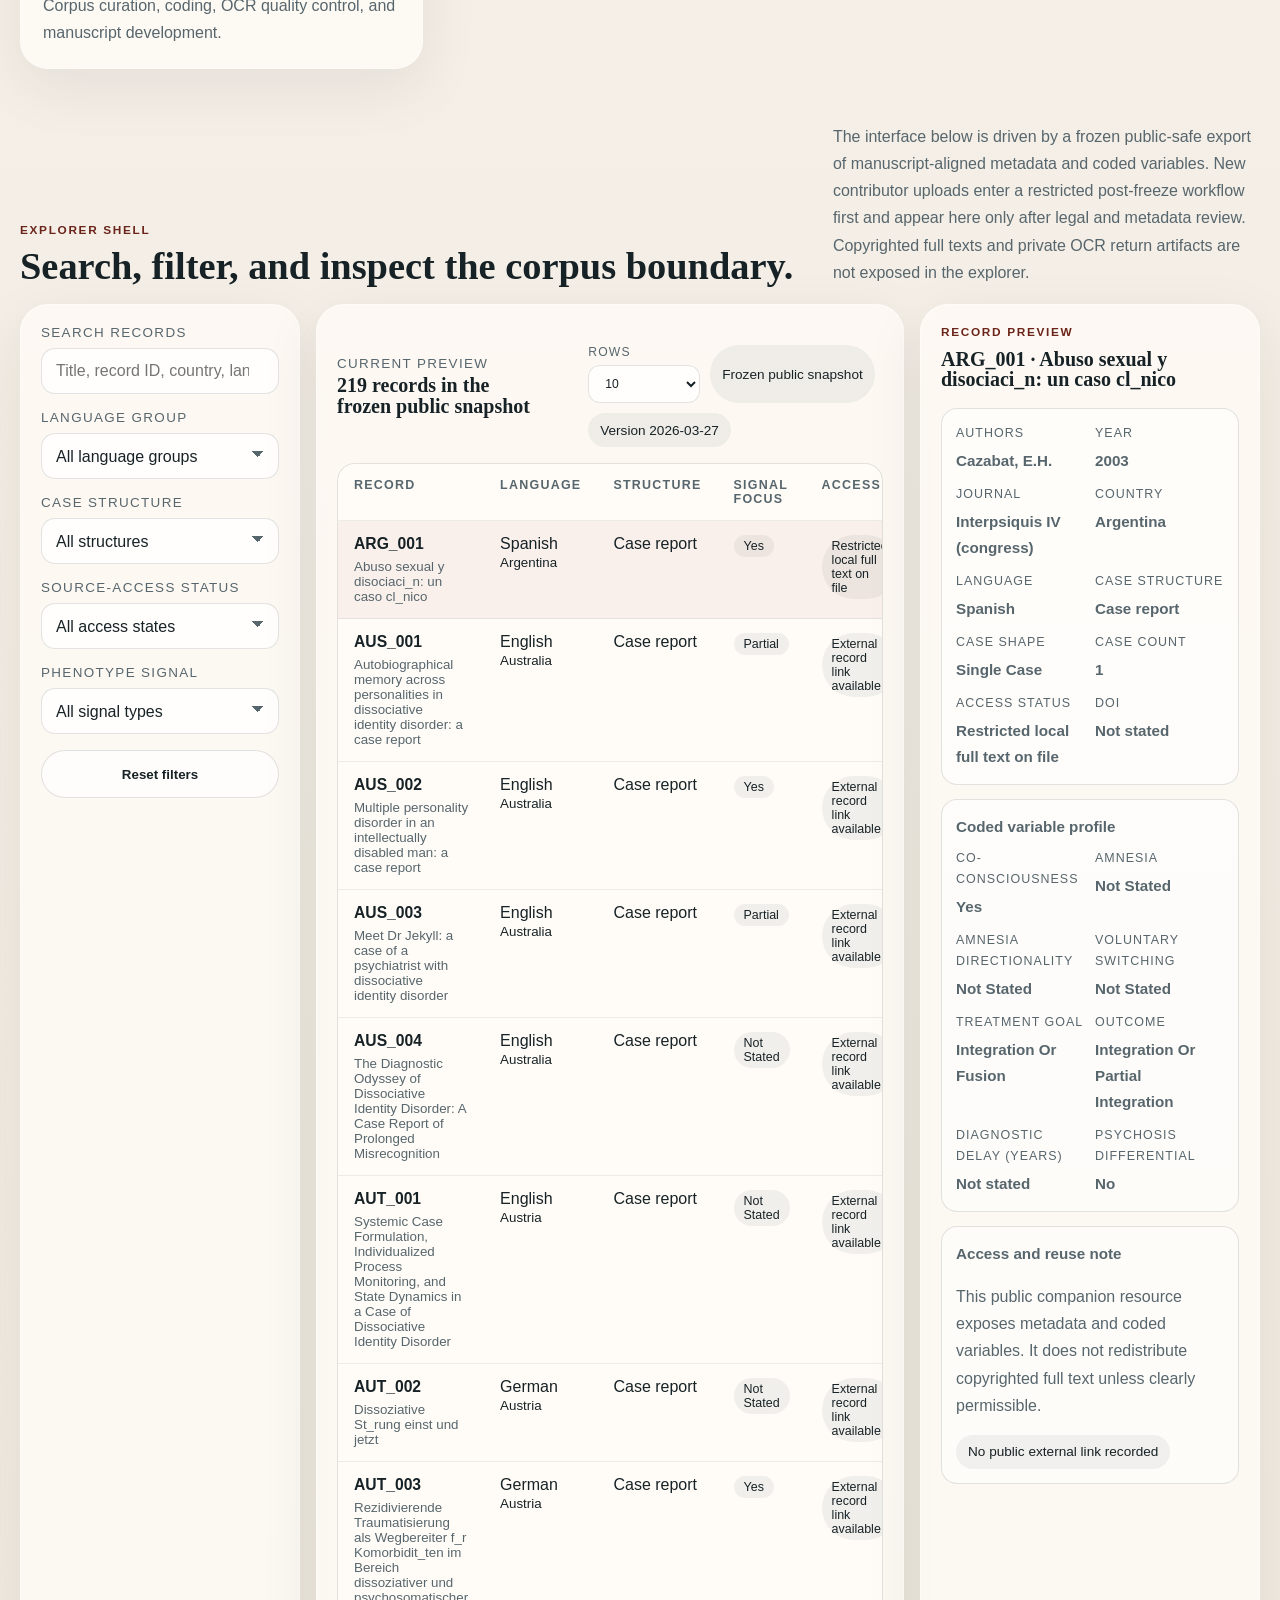
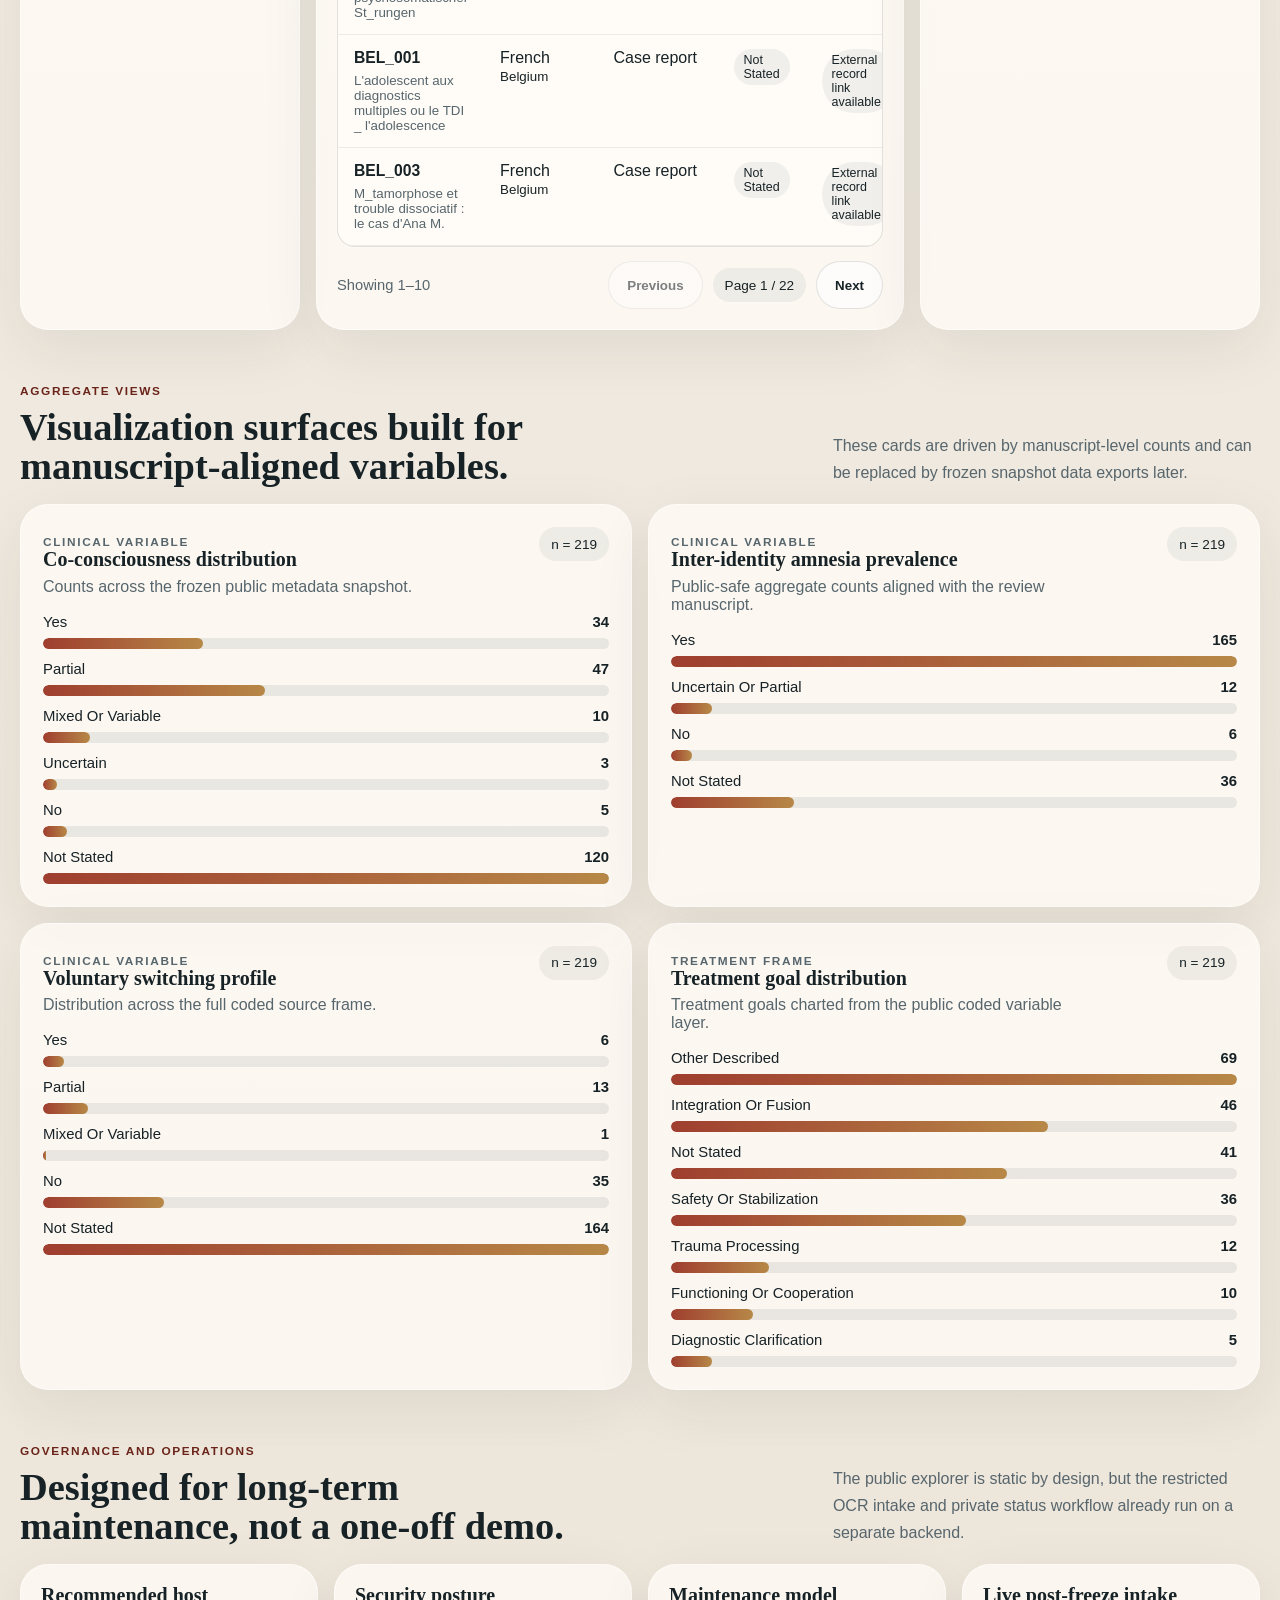
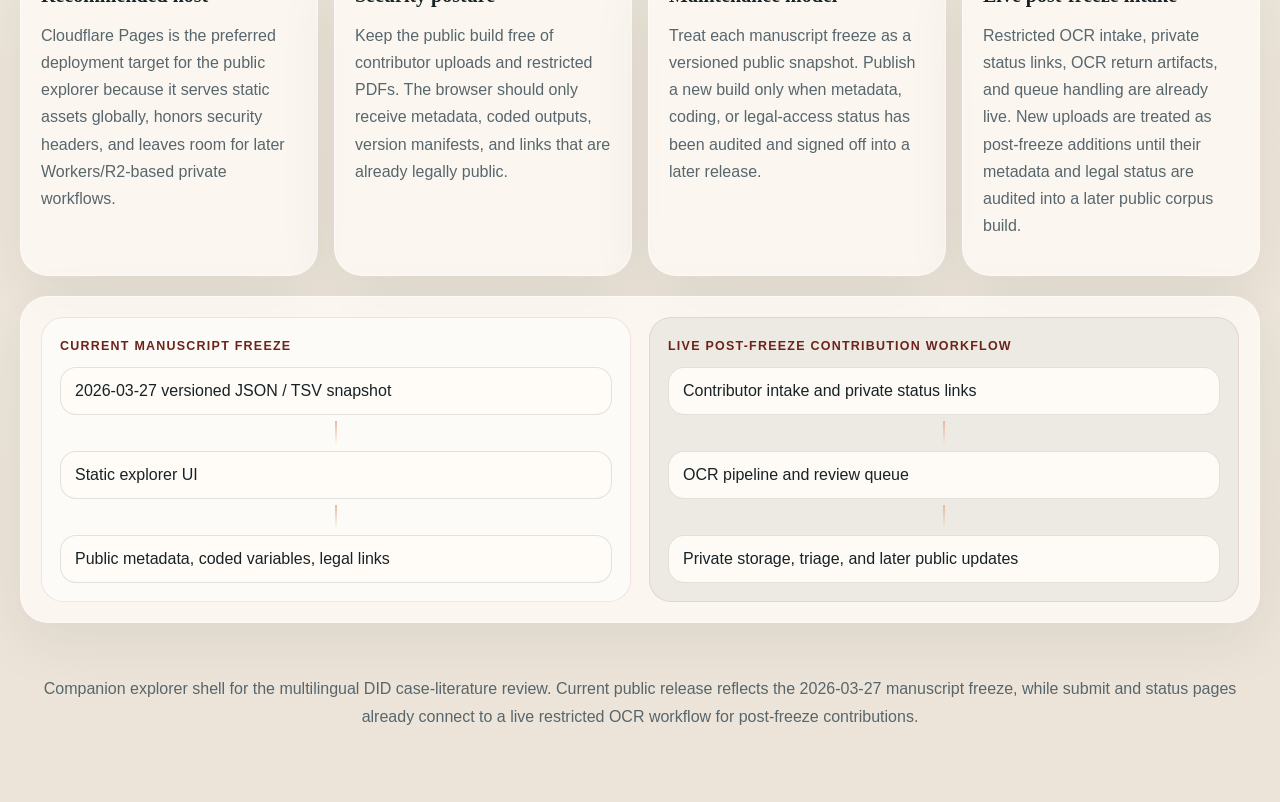
==== commit 72df038c: "Reframe site around manuscript freeze and live intake" ====
--- a/index.html
+++ b/index.html
@@ -9,7 +9,7 @@
       content="Companion explorer for the multilingual DID case-literature review: versioned corpus overview, professional UI shell, and secure public metadata boundary."
     />
     <link rel="icon" type="image/svg+xml" href="./assets/favicon.svg" />
-    <link rel="stylesheet" href="./styles.css" />
+    <link rel="stylesheet" href="./styles.css?v=20260409d" />
   </head>
   <body>
     <div class="site-shell">
@@ -42,10 +42,10 @@
             </h1>
             <p class="hero-text">
               This interface is designed as a high-trust public explorer for the
-              multilingual DID/MPD review corpus. The explorer remains legally
-              conservative on the public web, while a separate restricted OCR
-              intake and private status workflow are already active for
-              contributor uploads.
+              multilingual DID/MPD review corpus. The public-facing records and
+              figures correspond to a frozen manuscript-aligned snapshot, while
+              submit and status pages already connect to a live restricted OCR
+              contribution workflow for post-freeze additions.
             </p>
             <div class="hero-actions">
               <a class="button button-primary" href="#explorer">Preview explorer</a>
@@ -120,8 +120,10 @@
             </div>
             <p class="section-note">
               The interface below is driven by a frozen public-safe export of
-              manuscript-aligned metadata and coded variables. Copyrighted full
-              texts and restricted OCR artifacts are not exposed here.
+              manuscript-aligned metadata and coded variables. New contributor
+              uploads enter a restricted post-freeze workflow first and appear
+              here only after legal and metadata review. Copyrighted full texts
+              and private OCR return artifacts are not exposed in the explorer.
             </p>
           </div>
 
@@ -282,38 +284,38 @@
             <article class="governance-card">
               <h3>Maintenance model</h3>
               <p>
-                Treat each corpus freeze as a versioned data snapshot. Publish a
-                new build only when metadata, coding, or legal-access status has
-                been audited and signed off.
+                Treat each manuscript freeze as a versioned public snapshot.
+                Publish a new build only when metadata, coding, or legal-access
+                status has been audited and signed off into a later release.
               </p>
             </article>
             <article class="governance-card">
-              <h3>Post-freeze intake</h3>
+              <h3>Live post-freeze intake</h3>
               <p>
-                Restricted OCR intake, private return artifacts, and queue
-                handling are already live outside the public explorer. New
-                uploads should be treated as post-freeze additions until their
-                metadata and legal status are audited into a later corpus build.
+                Restricted OCR intake, private status links, OCR return
+                artifacts, and queue handling are already live. New uploads are
+                treated as post-freeze additions until their metadata and legal
+                status are audited into a later public corpus build.
               </p>
             </article>
           </div>
 
           <div class="system-flow">
             <div class="flow-column">
-              <span class="flow-label">Manuscript freeze snapshot</span>
-              <div class="flow-box">Versioned manuscript-aligned JSON / TSV</div>
+              <span class="flow-label">Current manuscript freeze</span>
+              <div class="flow-box">2026-03-27 versioned JSON / TSV snapshot</div>
               <div class="flow-arrow"></div>
               <div class="flow-box">Static explorer UI</div>
               <div class="flow-arrow"></div>
               <div class="flow-box">Public metadata, coded variables, legal links</div>
             </div>
             <div class="flow-column flow-column-restricted">
-              <span class="flow-label">Post-freeze restricted workflow</span>
+              <span class="flow-label">Live post-freeze contribution workflow</span>
               <div class="flow-box">Contributor intake and private status links</div>
               <div class="flow-arrow"></div>
               <div class="flow-box">OCR pipeline and review queue</div>
               <div class="flow-arrow"></div>
-              <div class="flow-box">Private storage, triage, and future corpus updates</div>
+              <div class="flow-box">Private storage, triage, and later public updates</div>
             </div>
           </div>
         </section>
@@ -322,13 +324,13 @@
       <footer class="footer">
         <p>
           Companion explorer shell for the multilingual DID case-literature
-          review. Current build target: read-only public release with versioned
-          metadata boundary, plus a separate restricted submission and OCR
-          workflow.
+          review. Current public release reflects the 2026-03-27 manuscript
+          freeze, while submit and status pages already connect to a live
+          restricted OCR workflow for post-freeze contributions.
         </p>
       </footer>
     </div>
 
-    <script type="module" src="./app.js"></script>
+    <script type="module" src="./app.js?v=20260409d"></script>
   </body>
 </html>
--- a/styles.css
+++ b/styles.css
@@ -789,7 +789,7 @@
 .submit-card,
 .submit-side > .governance-card {
   border-radius: var(--radius-xl);
-  background: rgba(236, 228, 216, 0.82);
+  background: rgb(252, 248, 240);
   border: 1px solid rgba(255, 255, 255, 0.5);
   box-shadow: var(--shadow);
   backdrop-filter: blur(10px);
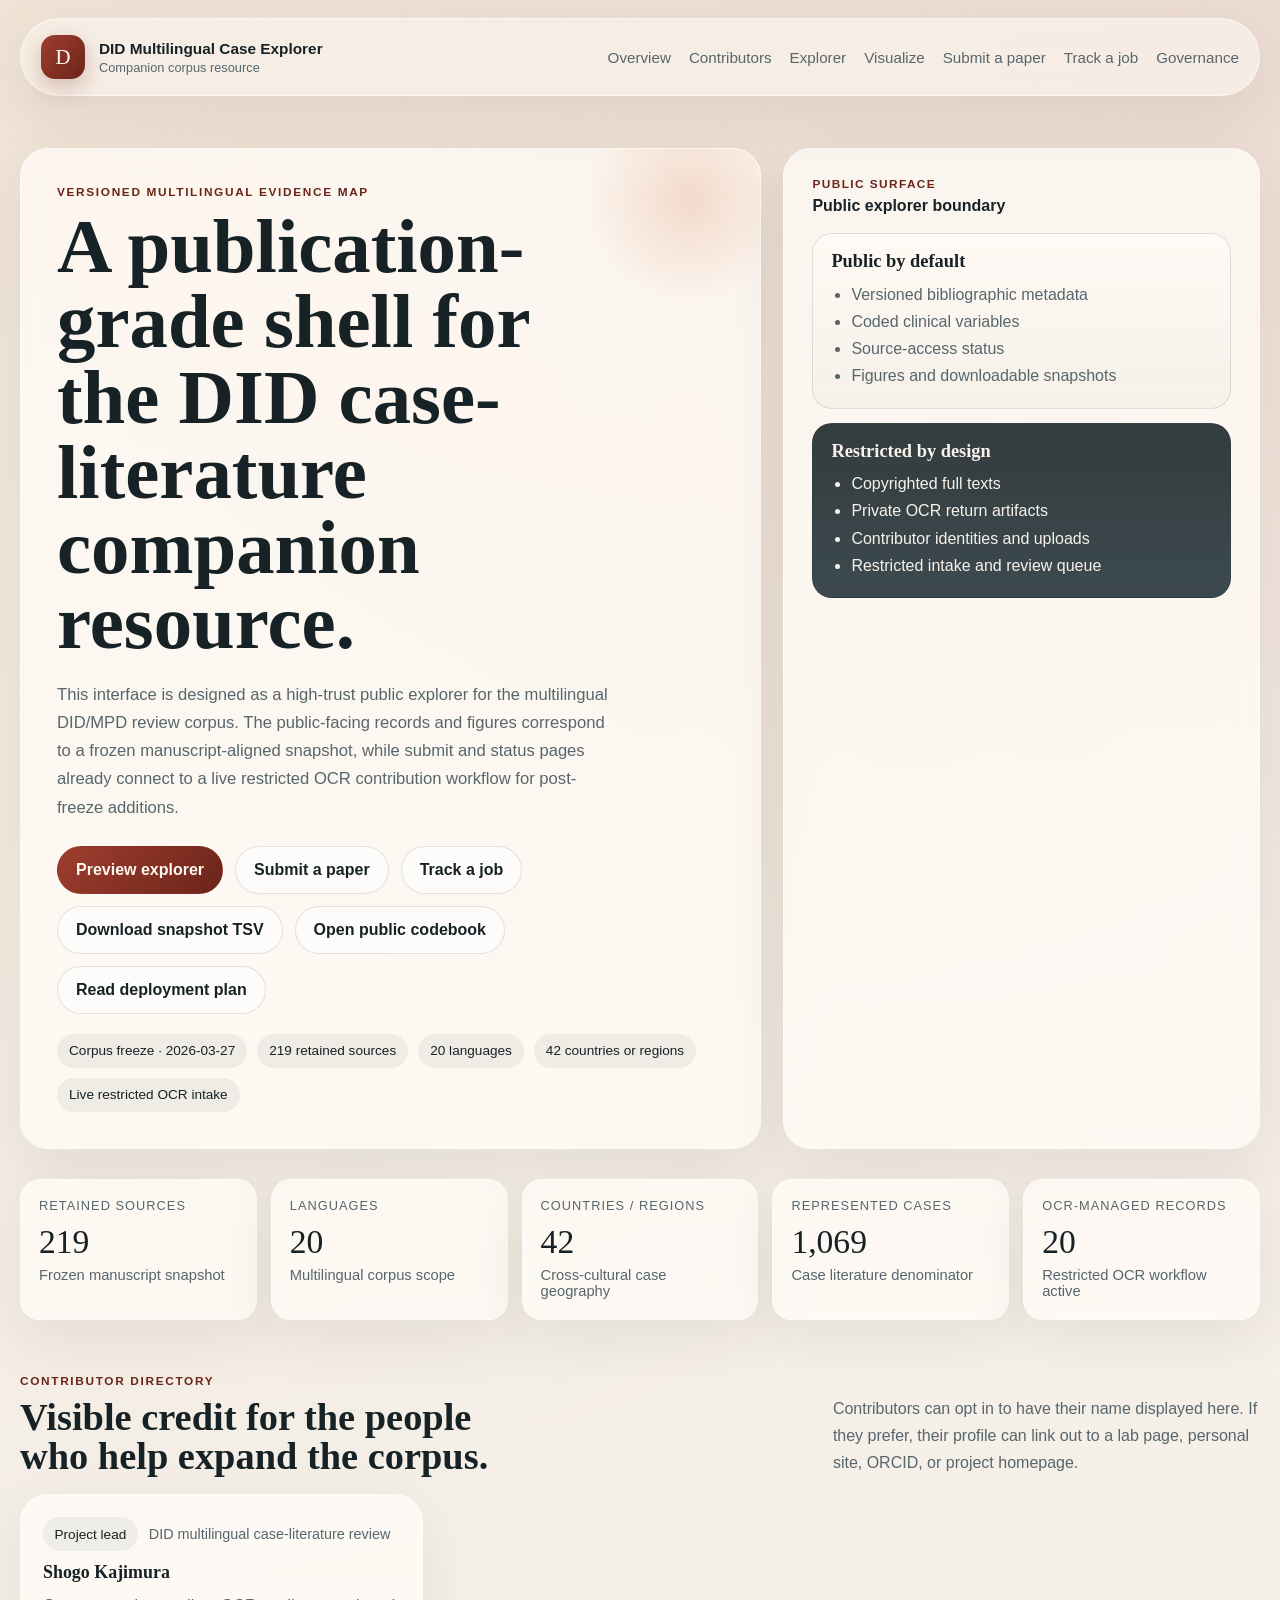
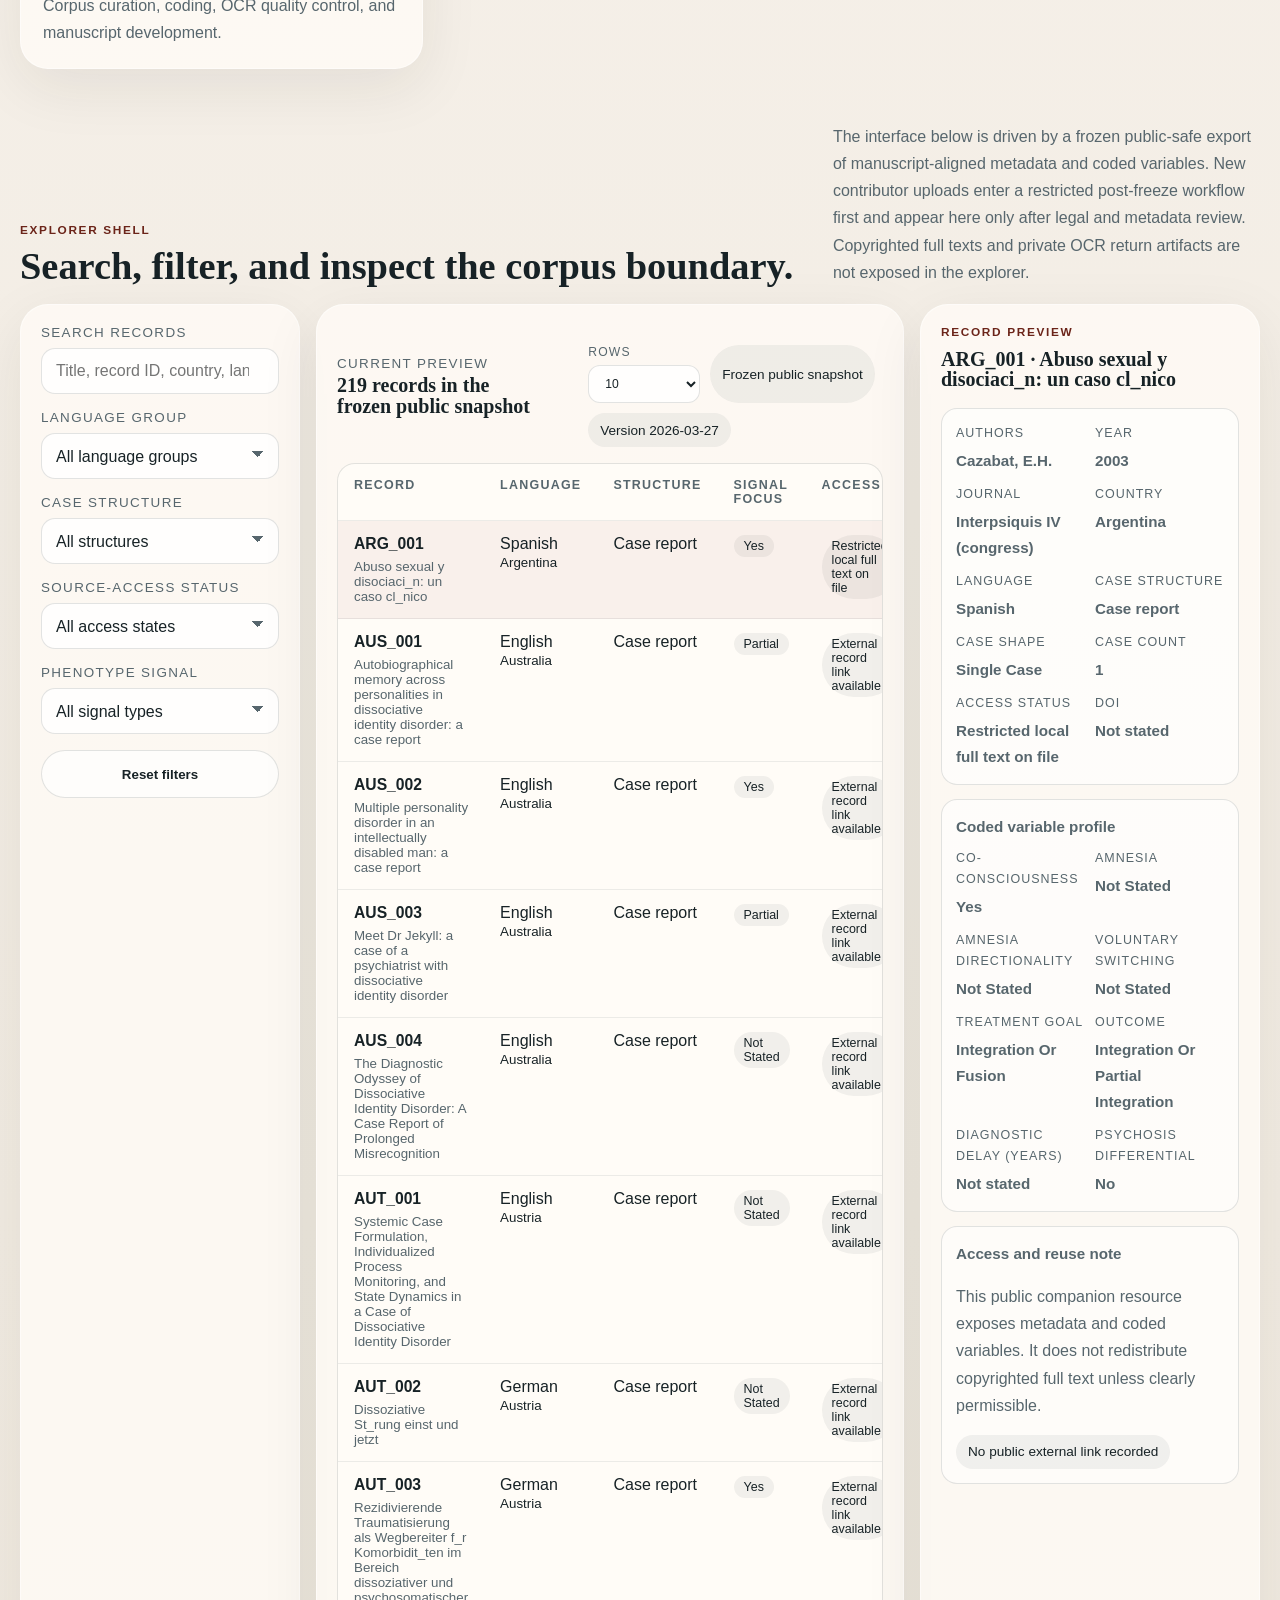
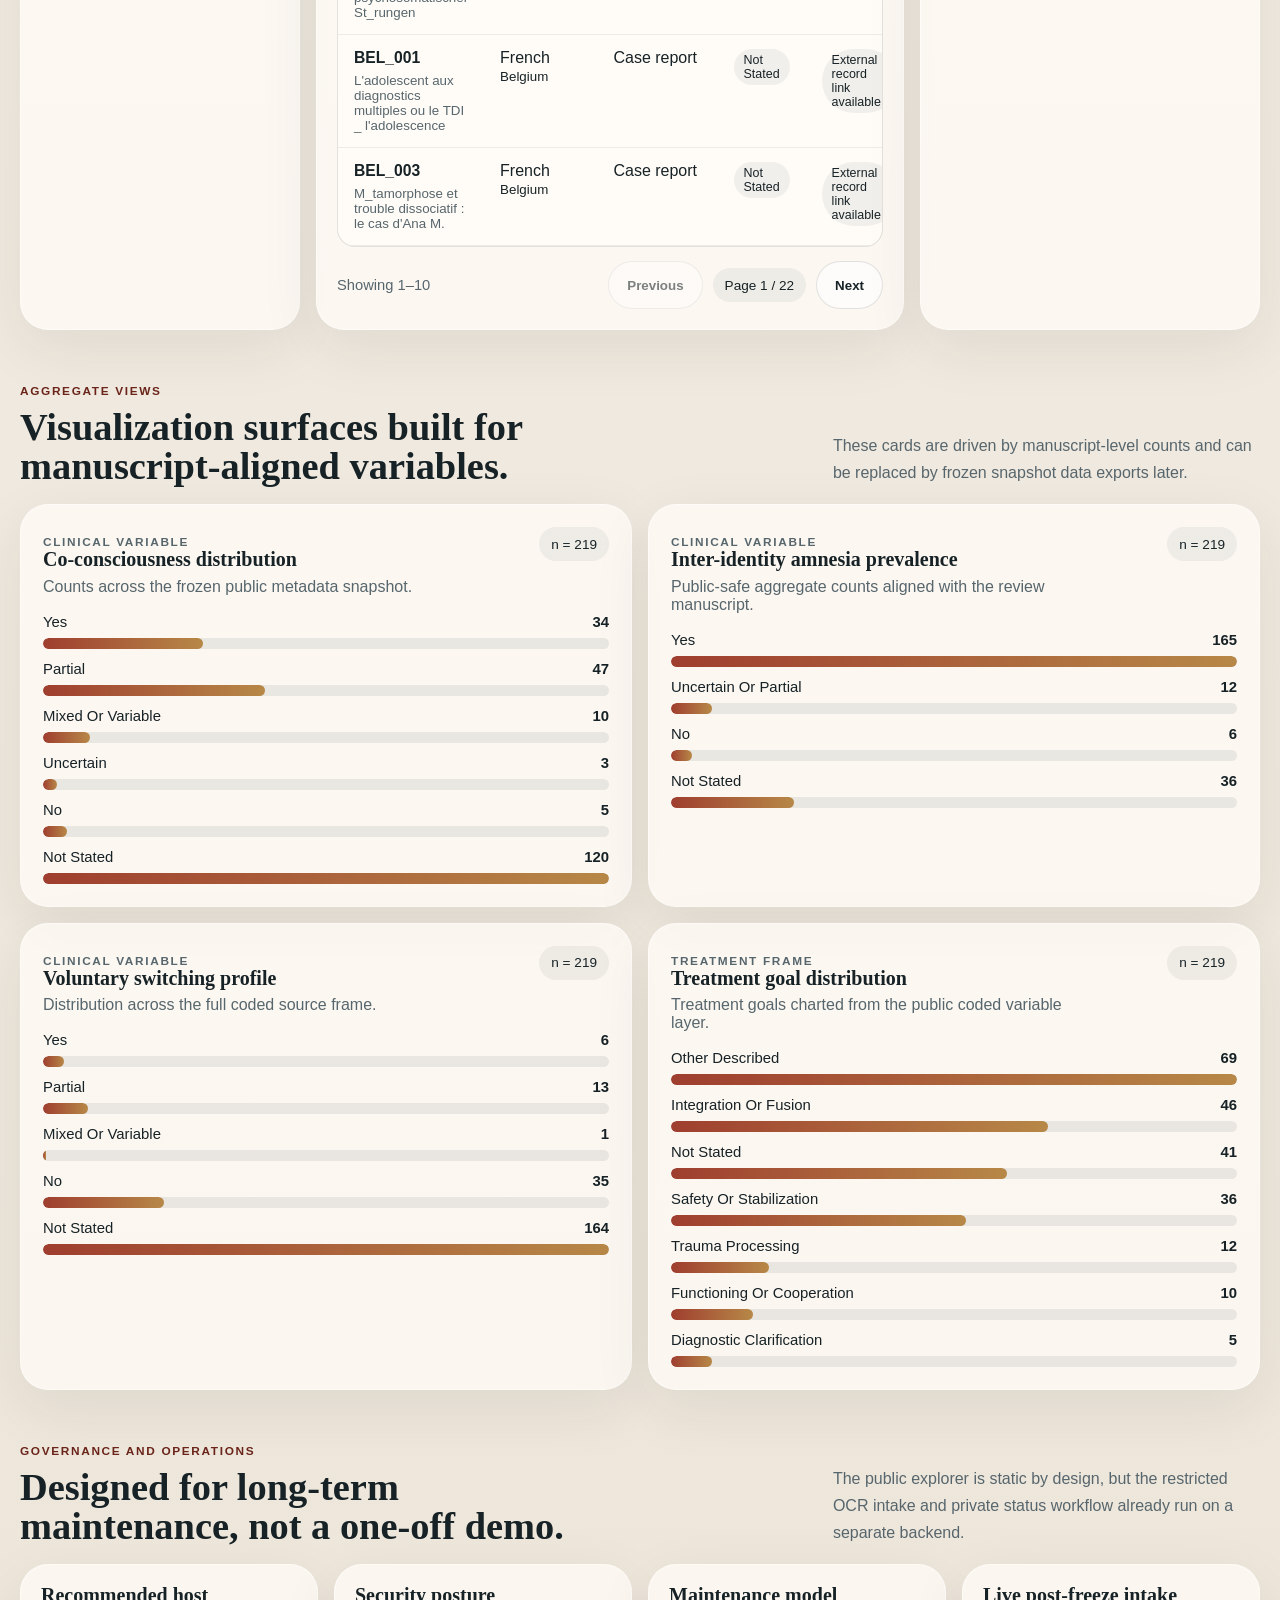
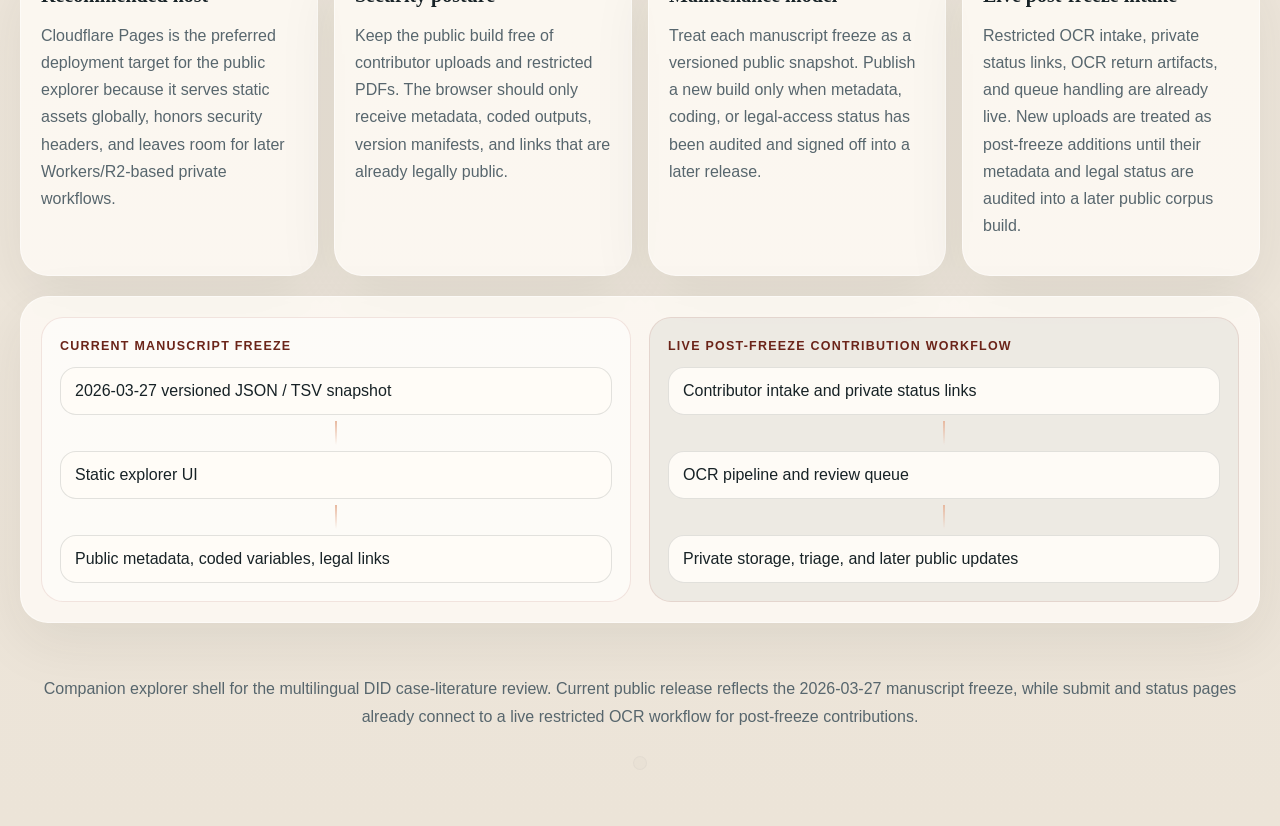
==== commit 25b5cba2: "Add curator admin surface and align status layout" ====
--- a/index.html
+++ b/index.html
@@ -9,7 +9,7 @@
       content="Companion explorer for the multilingual DID case-literature review: versioned corpus overview, professional UI shell, and secure public metadata boundary."
     />
     <link rel="icon" type="image/svg+xml" href="./assets/favicon.svg" />
-    <link rel="stylesheet" href="./styles.css?v=20260409d" />
+    <link rel="stylesheet" href="./styles.css?v=20260409h" />
   </head>
   <body>
     <div class="site-shell">
@@ -328,9 +328,10 @@
           freeze, while submit and status pages already connect to a live
           restricted OCR workflow for post-freeze contributions.
         </p>
+        <a class="footer-hotspot" href="./admin.html" aria-label="Curator access" title="Curator access"></a>
       </footer>
     </div>
 
-    <script type="module" src="./app.js?v=20260409d"></script>
+    <script type="module" src="./app.js?v=20260409h"></script>
   </body>
 </html>
--- a/styles.css
+++ b/styles.css
@@ -786,6 +786,10 @@
   gap: 18px;
 }
 
+.status-layout {
+  grid-template-columns: minmax(0, 1.4fr) minmax(340px, 0.9fr);
+}
+
 .submit-card,
 .submit-side > .governance-card {
   border-radius: var(--radius-xl);
@@ -1144,6 +1148,167 @@
 .footer {
   padding: 36px 0 0;
   text-align: center;
+  display: grid;
+  justify-items: center;
+  gap: 10px;
+}
+
+.footer-hotspot {
+  width: 14px;
+  height: 14px;
+  border-radius: 999px;
+  border: 1px solid rgba(23, 34, 38, 0.16);
+  background: rgba(23, 34, 38, 0.08);
+  opacity: 0.18;
+  transition:
+    opacity 160ms ease,
+    transform 160ms ease,
+    background 160ms ease;
+}
+
+.footer-hotspot:hover,
+.footer-hotspot:focus-visible {
+  opacity: 0.62;
+  transform: translateY(-1px);
+  background: rgba(159, 62, 47, 0.18);
+}
+
+.admin-layout {
+  display: grid;
+  grid-template-columns: 300px minmax(0, 1fr);
+  gap: 18px;
+}
+
+.admin-sidebar,
+.admin-main {
+  border-radius: var(--radius-xl);
+  background: rgb(252, 248, 240);
+  border: 1px solid rgba(255, 255, 255, 0.5);
+  box-shadow: var(--shadow);
+  backdrop-filter: blur(10px);
+}
+
+.admin-sidebar {
+  padding: 24px;
+  display: grid;
+  gap: 18px;
+  align-content: start;
+}
+
+.admin-main {
+  padding: 24px;
+}
+
+.admin-login-form,
+.admin-review-form {
+  display: grid;
+  gap: 14px;
+}
+
+.admin-toolbar {
+  display: flex;
+  flex-wrap: wrap;
+  gap: 12px;
+  justify-content: space-between;
+  align-items: end;
+  margin-bottom: 18px;
+}
+
+.admin-toolbar-actions,
+.admin-detail-actions {
+  display: flex;
+  flex-wrap: wrap;
+  gap: 12px;
+}
+
+.admin-table-shell {
+  border-radius: 20px;
+  border: 1px solid var(--line);
+  overflow: hidden;
+  background: rgba(255, 255, 255, 0.46);
+}
+
+.admin-table {
+  width: 100%;
+  border-collapse: collapse;
+}
+
+.admin-table th,
+.admin-table td {
+  padding: 12px 14px;
+  text-align: left;
+  border-bottom: 1px solid rgba(23, 34, 38, 0.08);
+  vertical-align: top;
+}
+
+.admin-table th {
+  font-size: 0.8rem;
+  letter-spacing: 0.06em;
+  text-transform: uppercase;
+  color: var(--ink-soft);
+  background: rgba(255, 255, 255, 0.36);
+}
+
+.admin-row-button {
+  width: 100%;
+  text-align: left;
+  color: inherit;
+  background: transparent;
+  border: 0;
+  padding: 0;
+  font: inherit;
+  cursor: pointer;
+}
+
+.admin-row-active td {
+  background: rgba(159, 62, 47, 0.08);
+}
+
+.admin-detail-grid {
+  display: grid;
+  grid-template-columns: repeat(2, minmax(0, 1fr));
+  gap: 14px;
+  margin: 18px 0;
+}
+
+.admin-detail-card {
+  padding: 14px;
+  border-radius: 16px;
+  border: 1px solid var(--line);
+  background: transparent;
+}
+
+.admin-detail-card dt {
+  margin-bottom: 6px;
+  font-size: 0.8rem;
+  letter-spacing: 0.06em;
+  text-transform: uppercase;
+  color: var(--ink-soft);
+}
+
+.admin-detail-card dd {
+  margin: 0;
+  color: var(--ink);
+  font-weight: 600;
+}
+
+.admin-review-shell {
+  margin-top: 18px;
+  padding-top: 18px;
+  border-top: 1px solid rgba(23, 34, 38, 0.08);
+}
+
+.admin-empty {
+  padding: 20px;
+  border-radius: 18px;
+  border: 1px dashed rgba(23, 34, 38, 0.14);
+  color: var(--ink-soft);
+}
+
+.danger-button {
+  color: var(--accent-deep);
+  border-color: rgba(159, 62, 47, 0.28);
+  background: rgba(255, 248, 246, 0.9);
 }
 
 .section,
@@ -1178,6 +1343,7 @@
   .visual-grid,
   .stats-grid,
   .submit-layout,
+  .admin-layout,
   .contributor-grid {
     grid-template-columns: 1fr;
   }
@@ -1250,4 +1416,8 @@
   .status-meta-grid {
     grid-template-columns: 1fr;
   }
-}
+
+  .admin-detail-grid {
+    grid-template-columns: 1fr;
+  }
+}
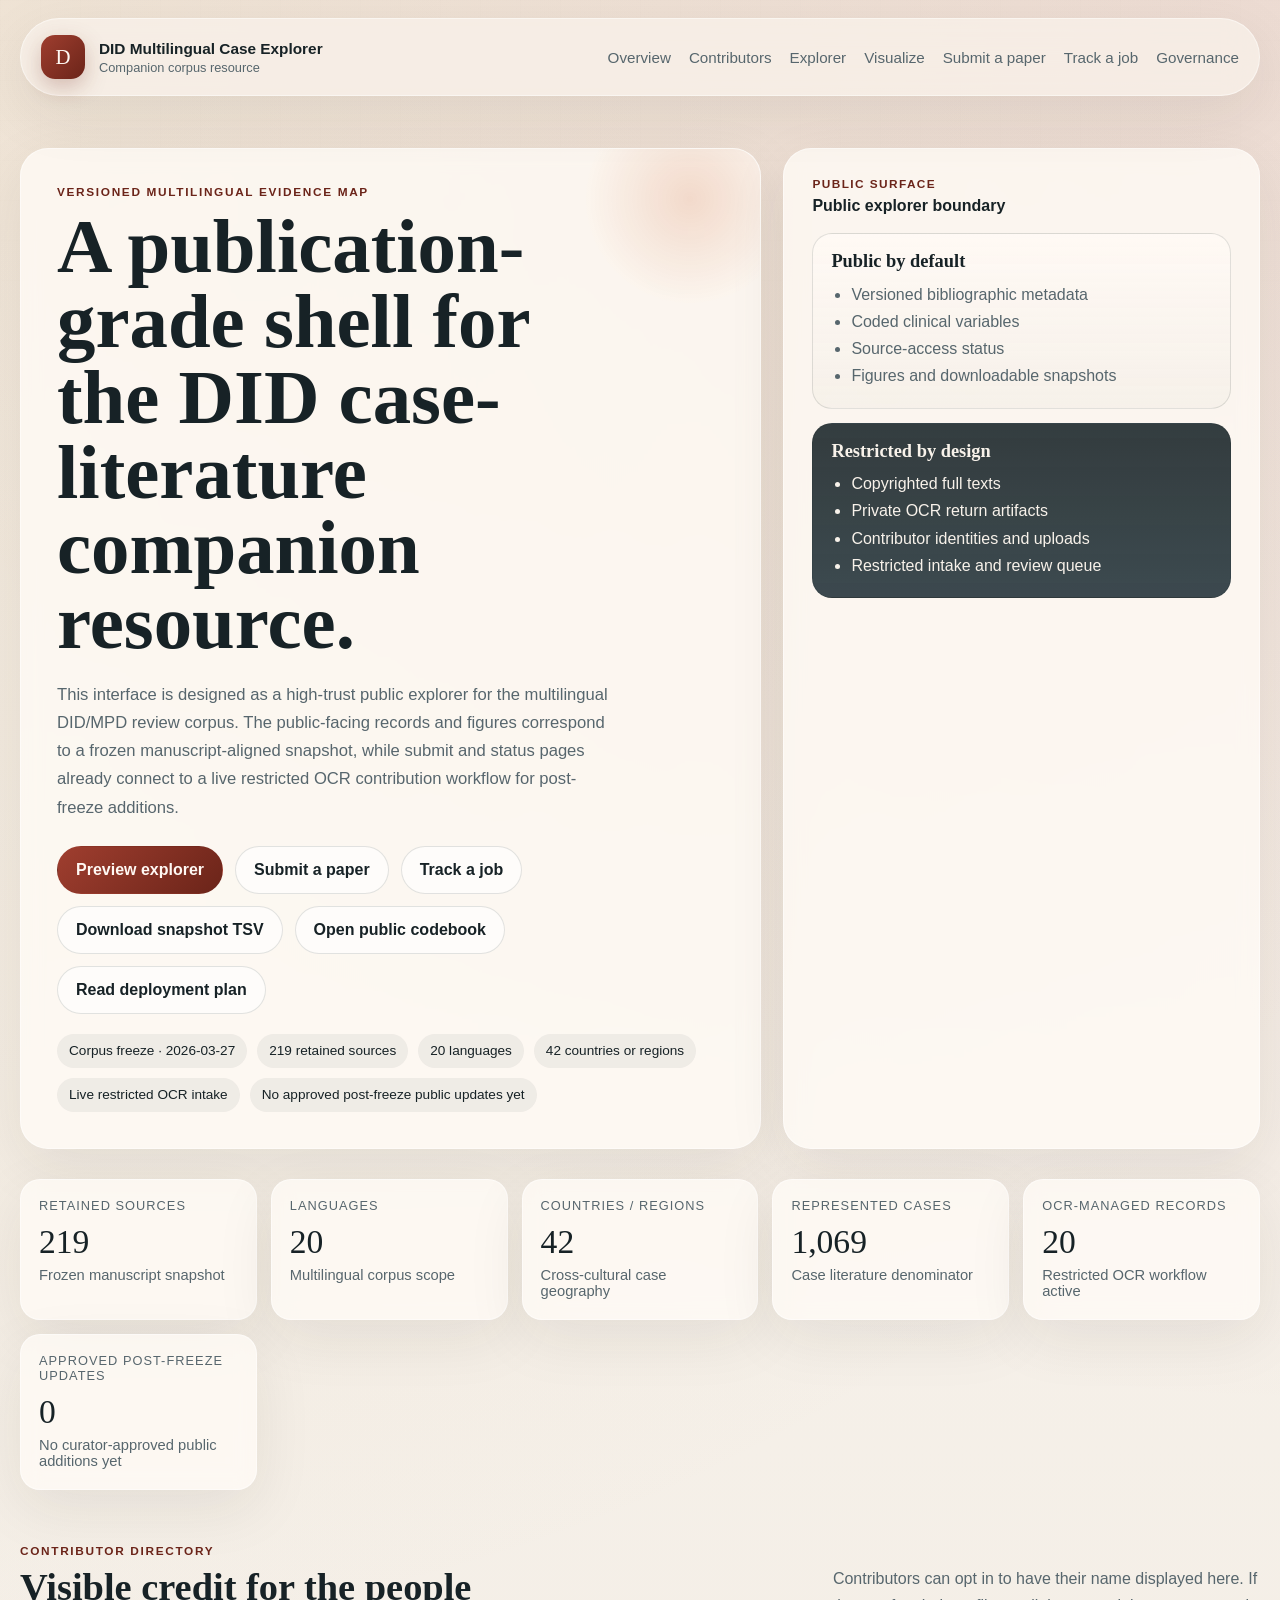
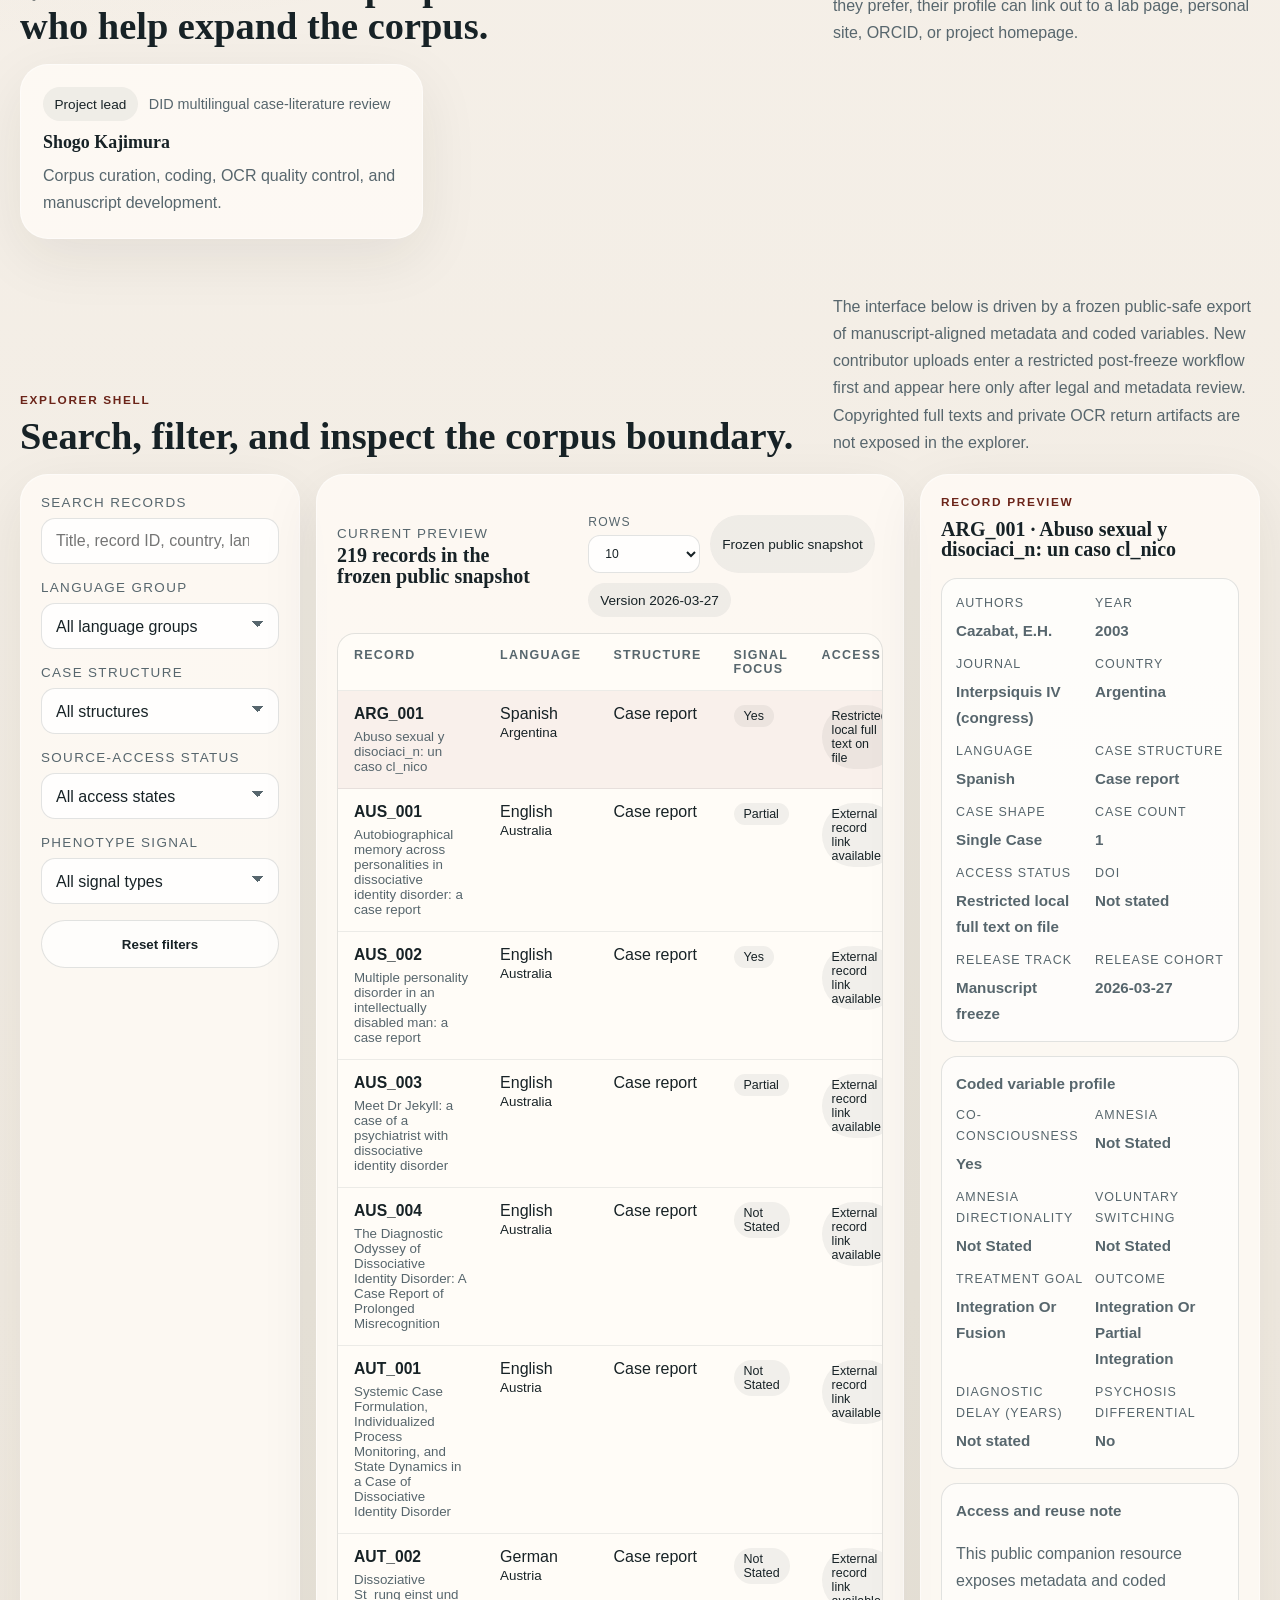
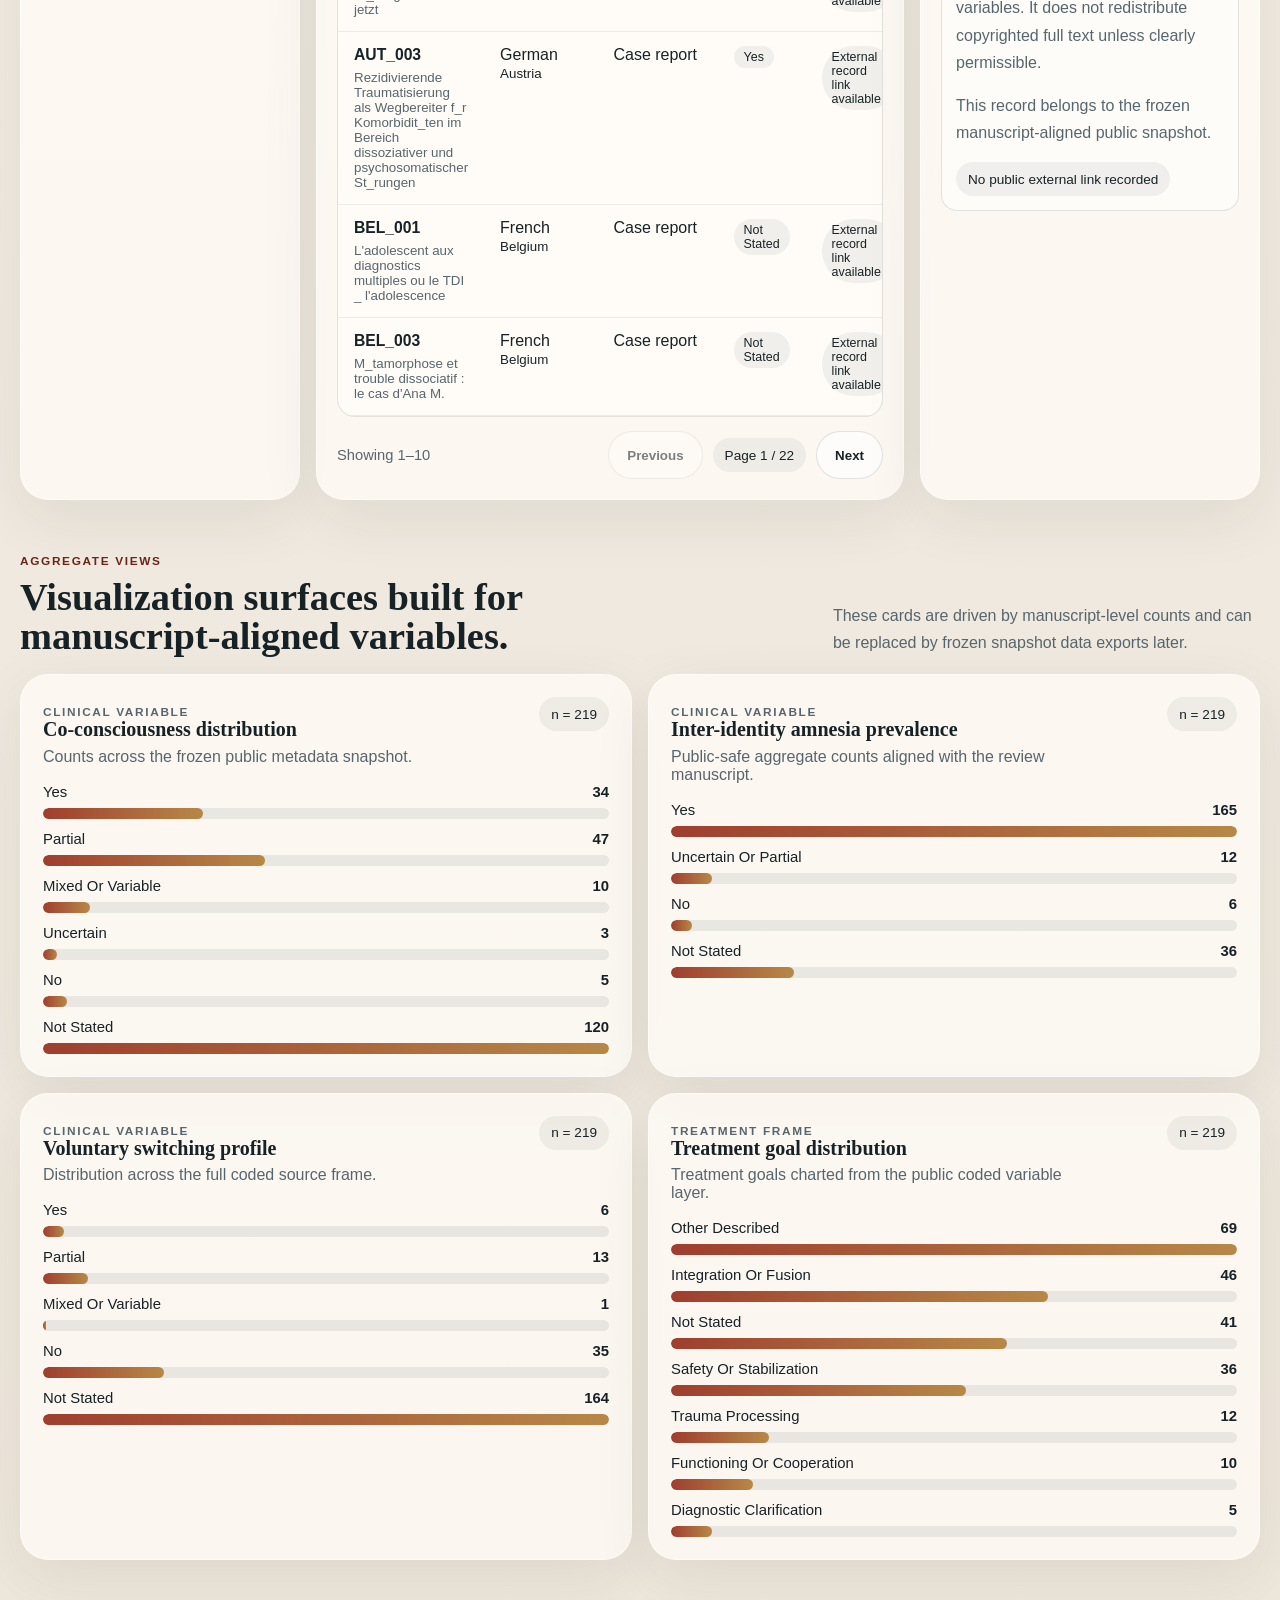
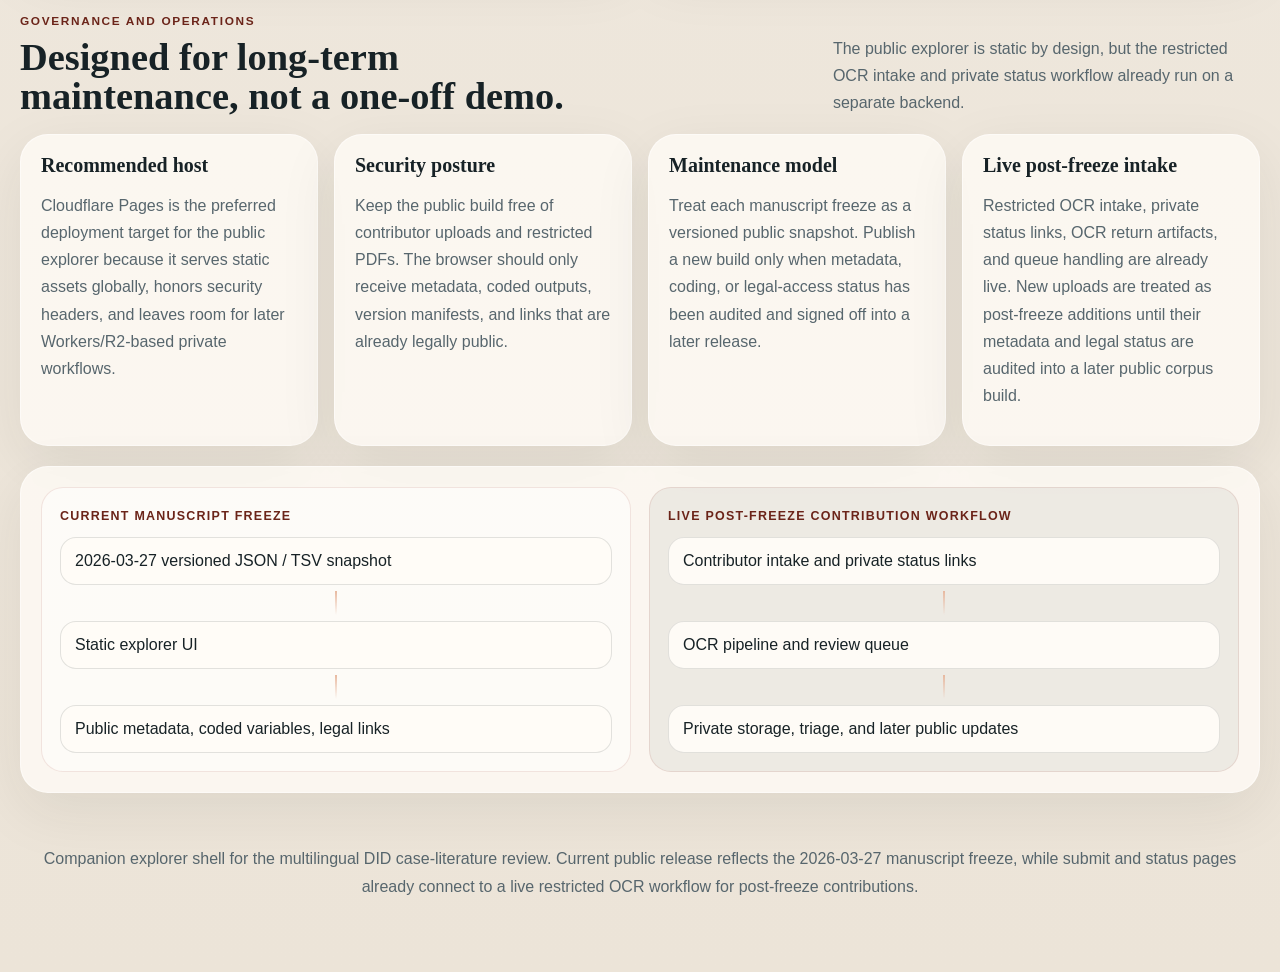
==== commit 8adbfe87: "Add curator release workflow and post-freeze public layer" ====
--- a/index.html
+++ b/index.html
@@ -328,7 +328,6 @@
           freeze, while submit and status pages already connect to a live
           restricted OCR workflow for post-freeze contributions.
         </p>
-        <a class="footer-hotspot" href="./admin.html" aria-label="Curator access" title="Curator access"></a>
       </footer>
     </div>
 
--- a/styles.css
+++ b/styles.css
@@ -1153,26 +1153,6 @@
   gap: 10px;
 }
 
-.footer-hotspot {
-  width: 14px;
-  height: 14px;
-  border-radius: 999px;
-  border: 1px solid rgba(23, 34, 38, 0.16);
-  background: rgba(23, 34, 38, 0.08);
-  opacity: 0.18;
-  transition:
-    opacity 160ms ease,
-    transform 160ms ease,
-    background 160ms ease;
-}
-
-.footer-hotspot:hover,
-.footer-hotspot:focus-visible {
-  opacity: 0.62;
-  transform: translateY(-1px);
-  background: rgba(159, 62, 47, 0.18);
-}
-
 .admin-layout {
   display: grid;
   grid-template-columns: 300px minmax(0, 1fr);
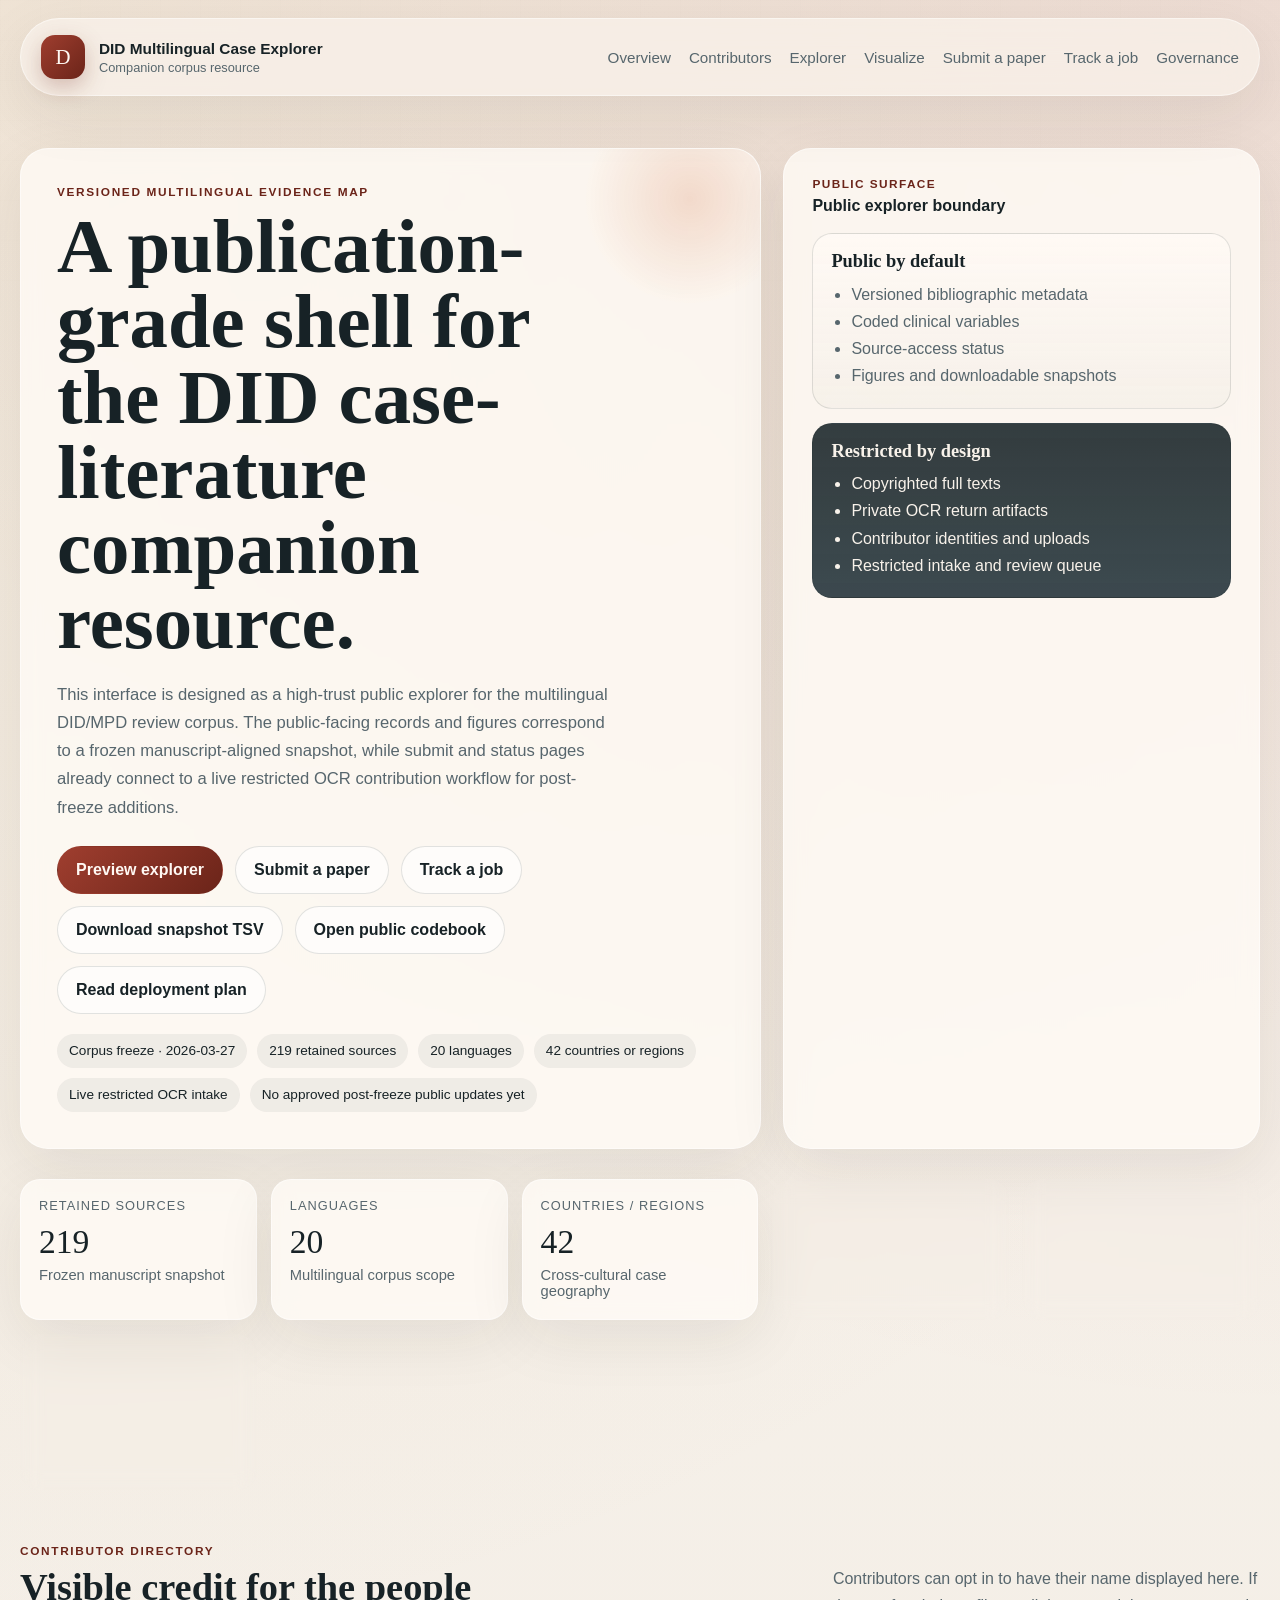
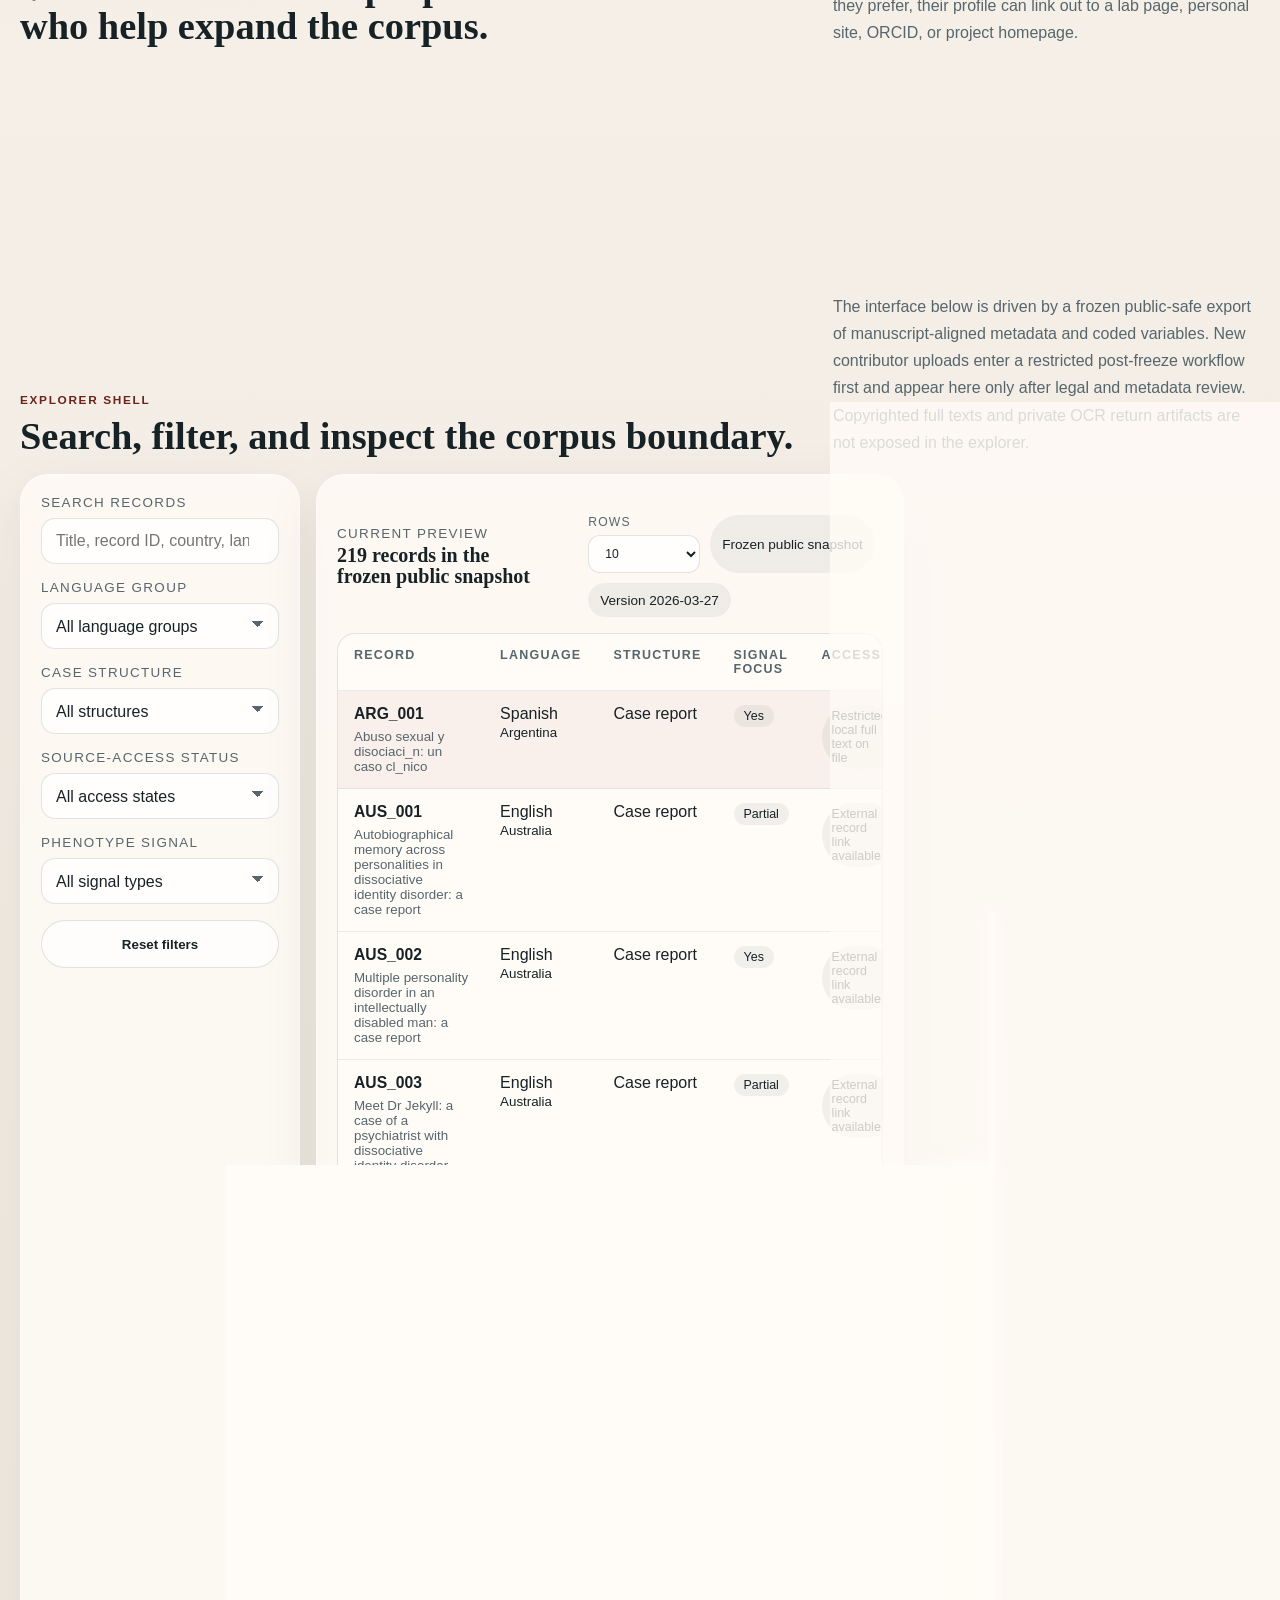
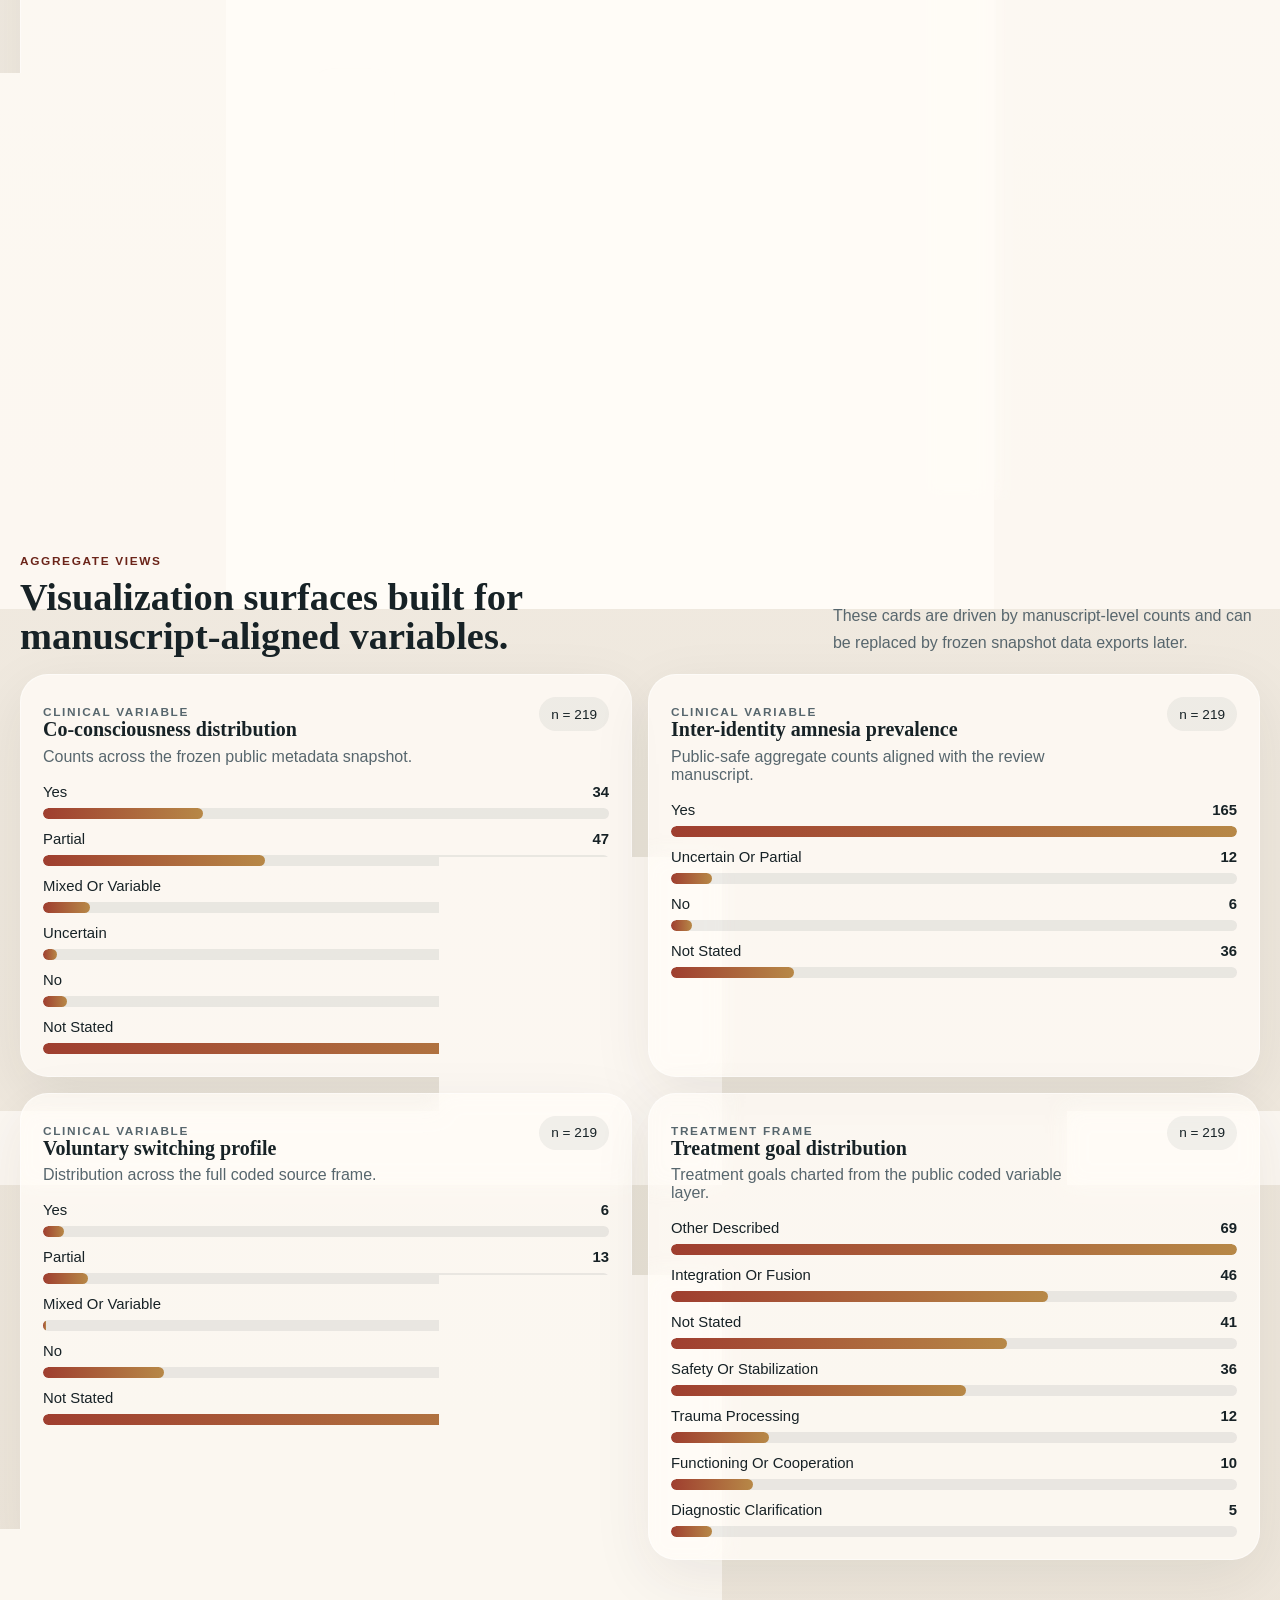
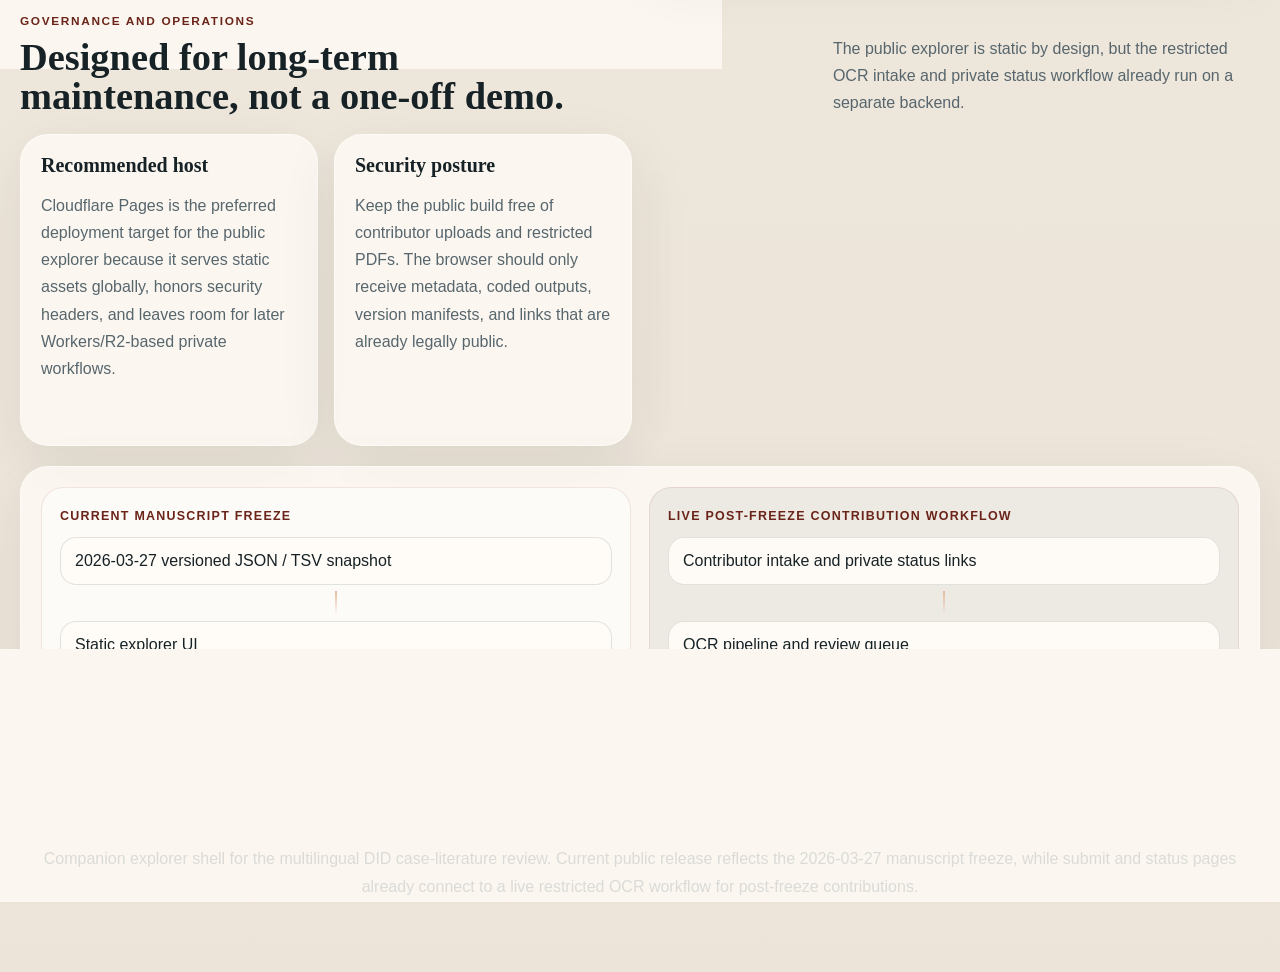
==== commit 91f70581: "Fix policies page styling to match the site The policies page used non-existent classes (.submit-for" ====
--- a/index.html
+++ b/index.html
@@ -9,7 +9,7 @@
       content="Companion explorer for the multilingual DID case-literature review: versioned corpus overview, professional UI shell, and secure public metadata boundary."
     />
     <link rel="icon" type="image/svg+xml" href="./assets/favicon.svg" />
-    <link rel="stylesheet" href="./styles.css?v=20260409h" />
+    <link rel="stylesheet" href="./styles.css?v=20260729a" />
   </head>
   <body>
     <div class="site-shell">
--- a/styles.css
+++ b/styles.css
@@ -1401,3 +1401,44 @@
     grid-template-columns: 1fr;
   }
 }
+
+.admin-badge {
+  display: inline-block;
+  margin-left: 0.4rem;
+  padding: 0.08rem 0.5rem;
+  border-radius: 999px;
+  font-size: 0.66rem;
+  font-weight: 600;
+  letter-spacing: 0.02em;
+  vertical-align: middle;
+  background: var(--accent-soft);
+  color: var(--accent-deep);
+  white-space: nowrap;
+}
+
+.admin-badge-related {
+  background: rgba(183, 136, 71, 0.28);
+  color: #6d4e1e;
+}
+
+/* Policies page prose: readable line length + consistent heading spacing */
+.submit-card > h3 {
+  margin: 26px 0 8px;
+  font-size: 1.12rem;
+}
+.submit-card > h3:first-of-type {
+  margin-top: 12px;
+}
+.policy-text,
+.policy-list {
+  max-width: 70ch;
+  margin: 0 0 10px;
+  line-height: 1.7;
+  color: var(--ink-soft);
+}
+.policy-list {
+  padding-left: 1.25em;
+}
+.policy-list li {
+  margin-bottom: 6px;
+}
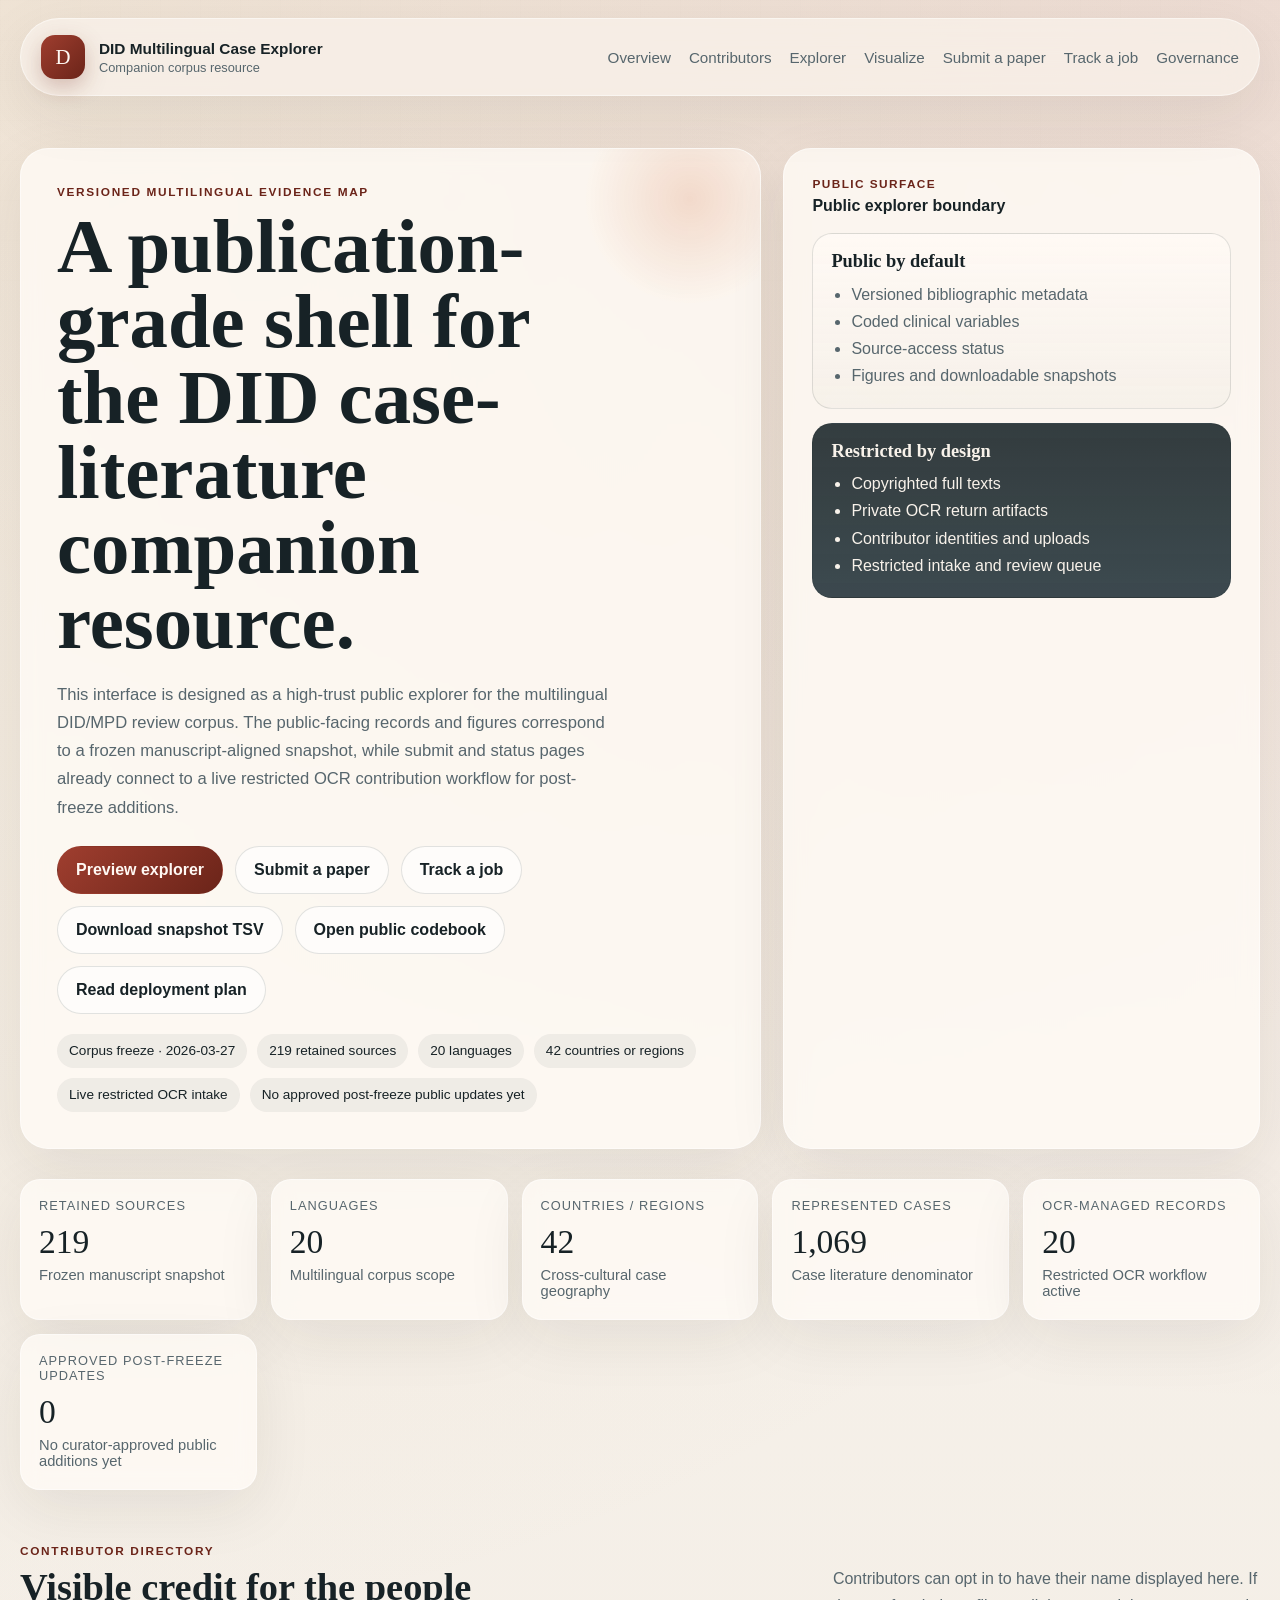
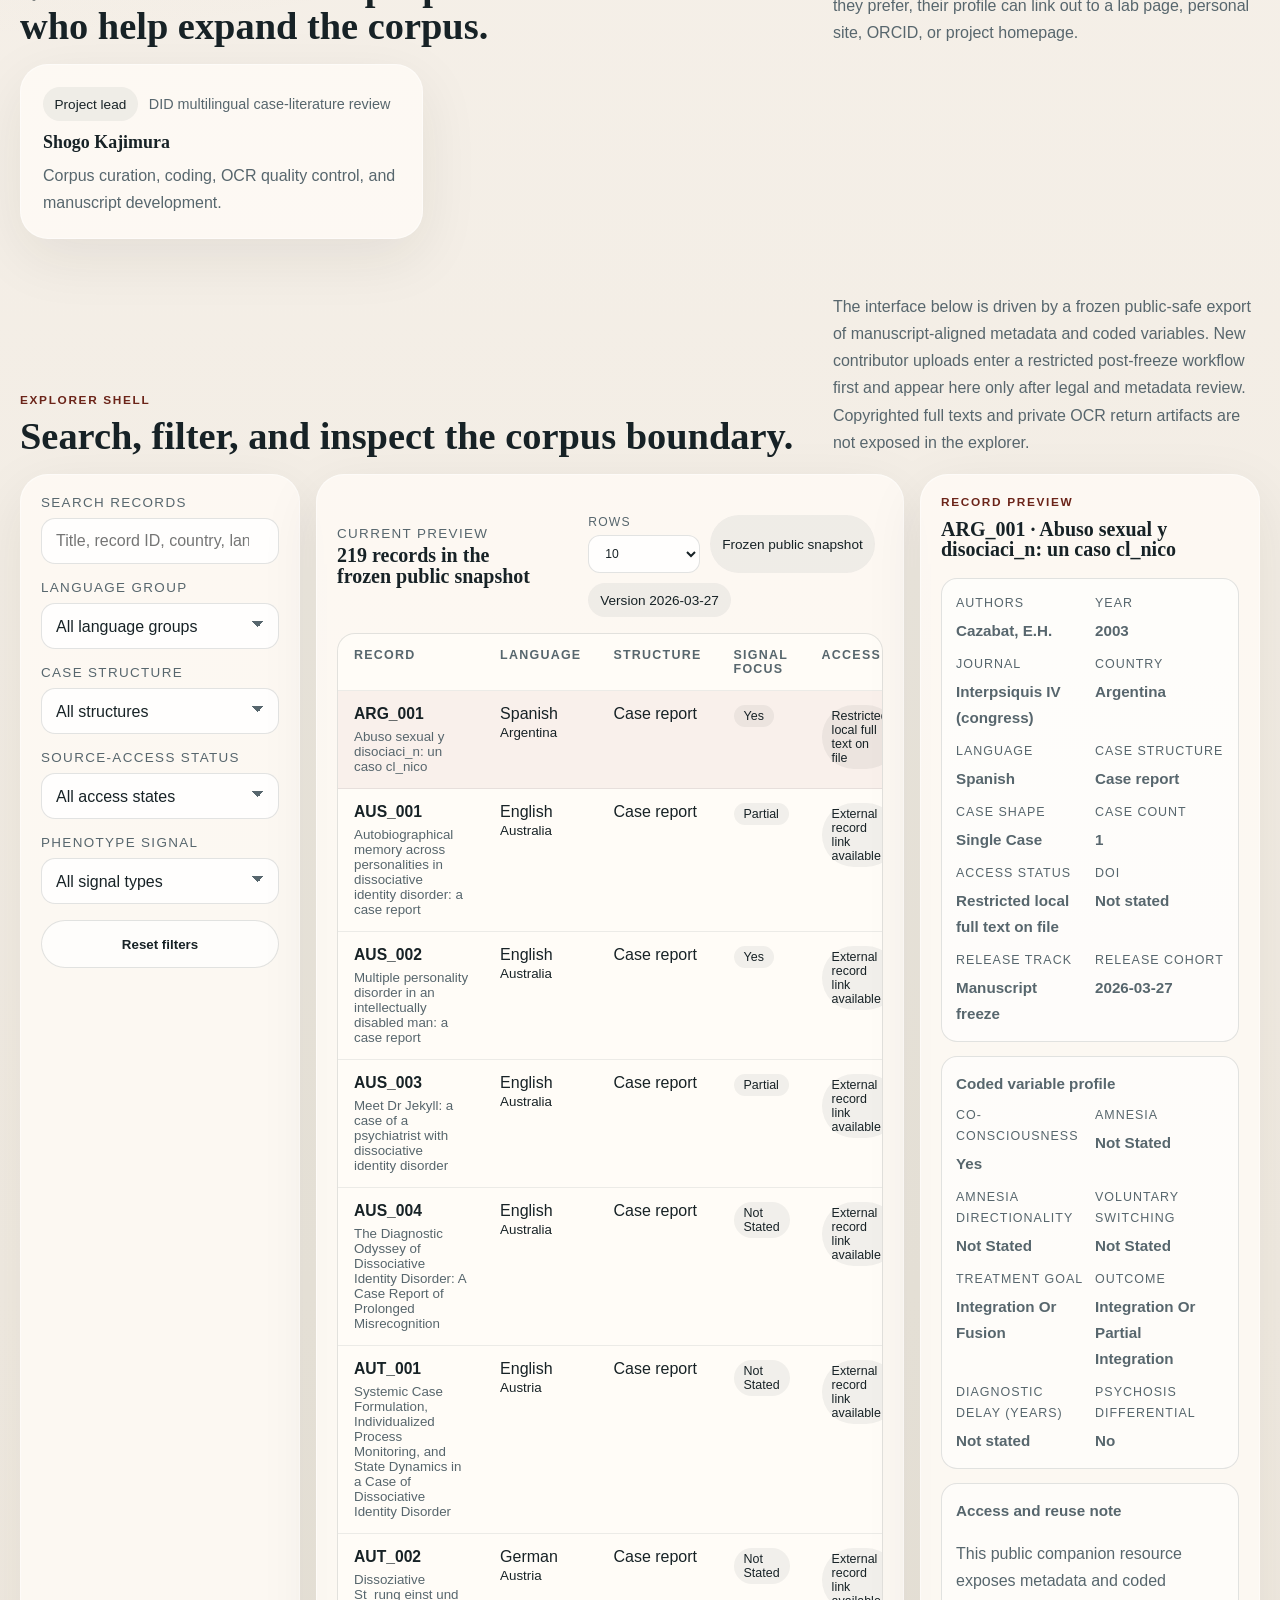
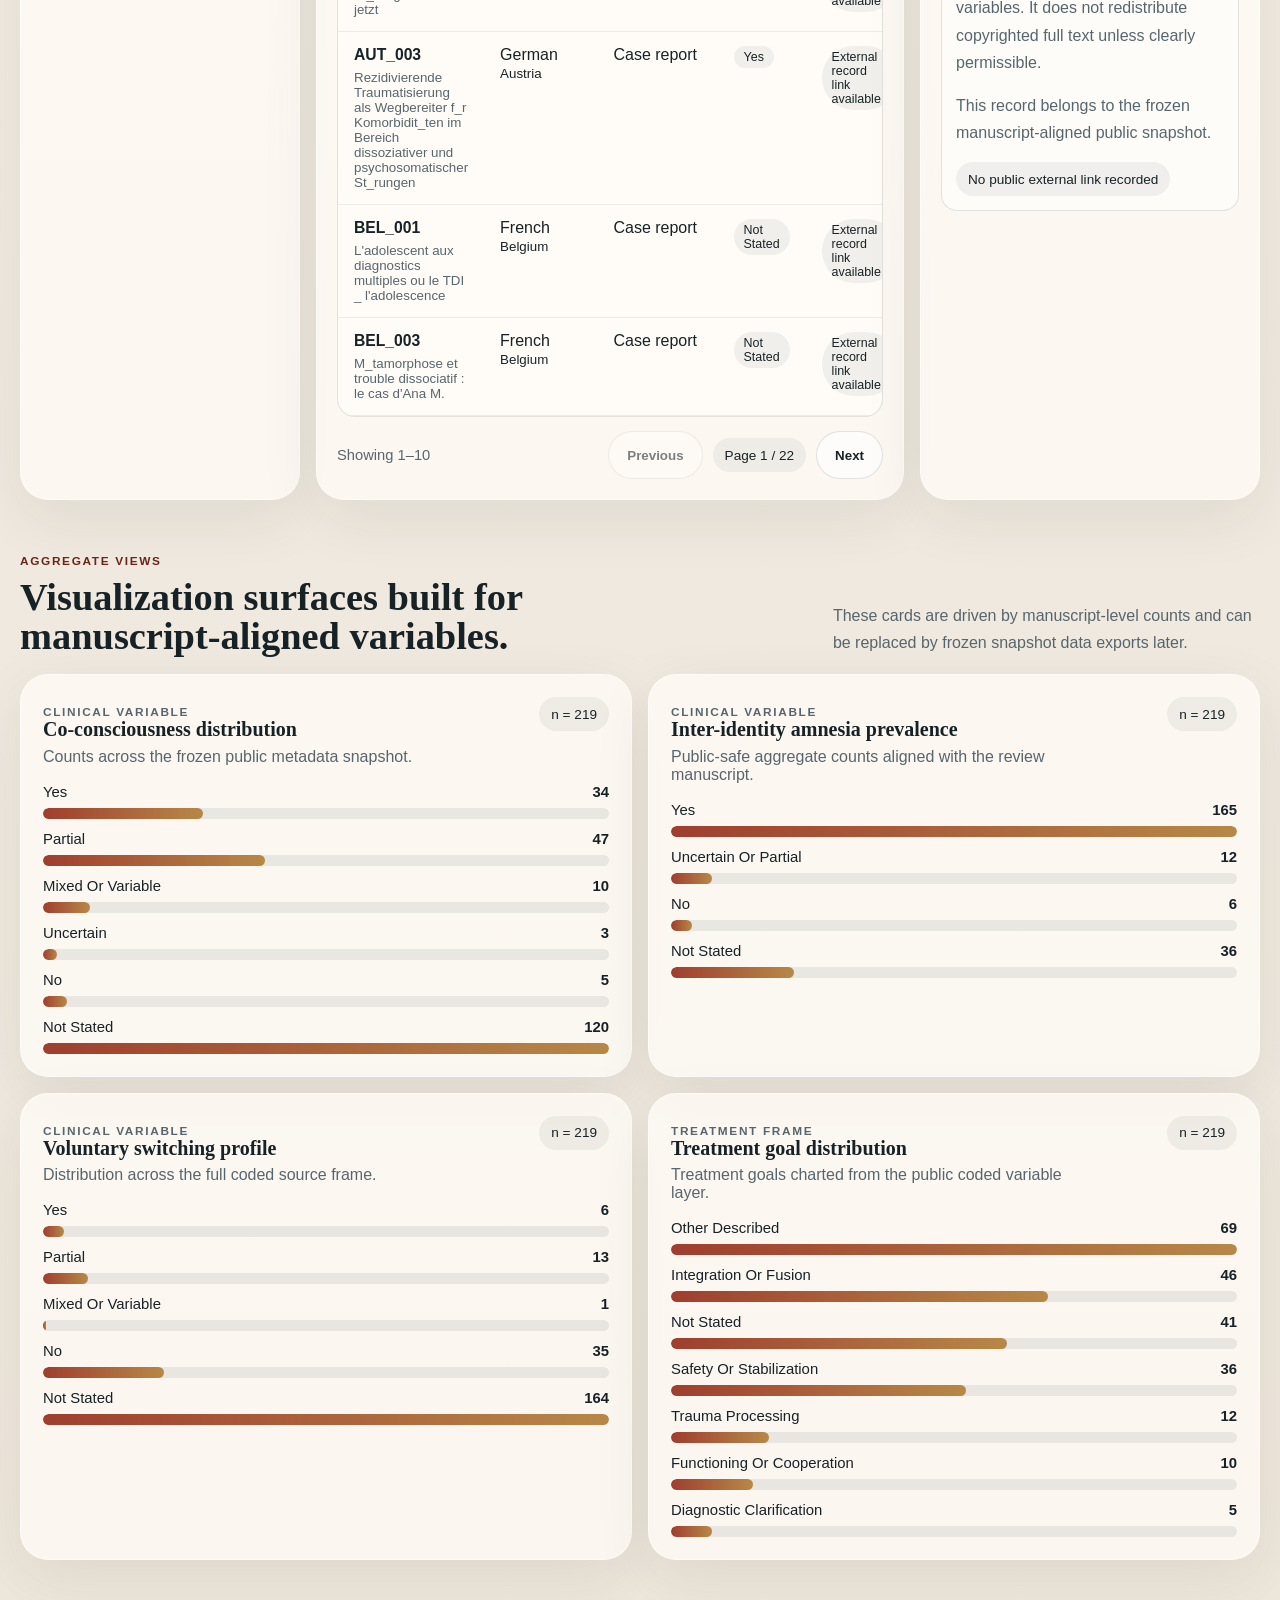
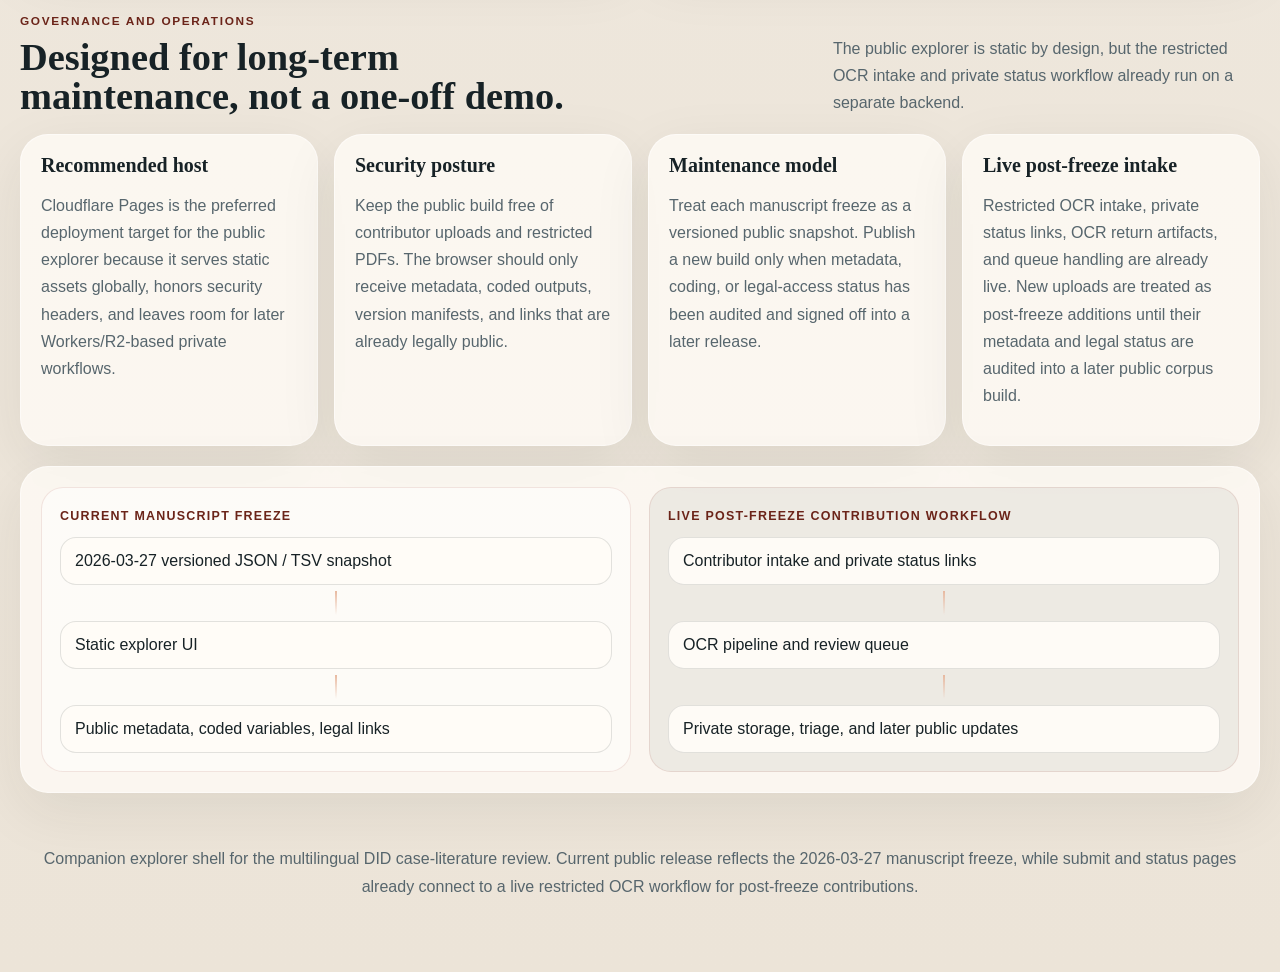
==== commit fc7748bb: "Policies page: takedown form beside the hero, policy text across the full width The page put the tak" ====
--- a/index.html
+++ b/index.html
@@ -9,7 +9,7 @@
       content="Companion explorer for the multilingual DID case-literature review: versioned corpus overview, professional UI shell, and secure public metadata boundary."
     />
     <link rel="icon" type="image/svg+xml" href="./assets/favicon.svg" />
-    <link rel="stylesheet" href="./styles.css?v=20260729a" />
+    <link rel="stylesheet" href="./styles.css?v=20260730b" />
   </head>
   <body>
     <div class="site-shell">
--- a/styles.css
+++ b/styles.css
@@ -1429,12 +1429,36 @@
 .submit-card > h3:first-of-type {
   margin-top: 12px;
 }
-.policy-text,
+.policy-full {
+  display: block;
+}
+
+/* Full-width policy card: use the available width instead of wrapping every line,
+   but keep each line readable by flowing the long lists into columns. */
+.policy-text {
+  max-width: none;
+  margin: 0 0 10px;
+  line-height: 1.75;
+  color: var(--ink-soft);
+}
+
 .policy-list {
-  max-width: 70ch;
-  margin: 0 0 10px;
-  line-height: 1.7;
-  color: var(--ink-soft);
+  max-width: none;
+  margin: 0 0 12px;
+  line-height: 1.75;
+  color: var(--ink-soft);
+  columns: 2;
+  column-gap: 42px;
+}
+
+.policy-list > li {
+  break-inside: avoid;
+}
+
+@media (max-width: 900px) {
+  .policy-list {
+    columns: 1;
+  }
 }
 .policy-list {
   padding-left: 1.25em;
@@ -1442,3 +1466,15 @@
 .policy-list li {
   margin-bottom: 6px;
 }
+
+/* Takedown form sitting in the hero's right-hand panel */
+.hero-panel .submission-form {
+  margin-top: 14px;
+}
+.hero-panel .form-grid {
+  display: grid;
+  gap: 0;
+}
+.hero-panel .submit-actions {
+  margin-top: 4px;
+}
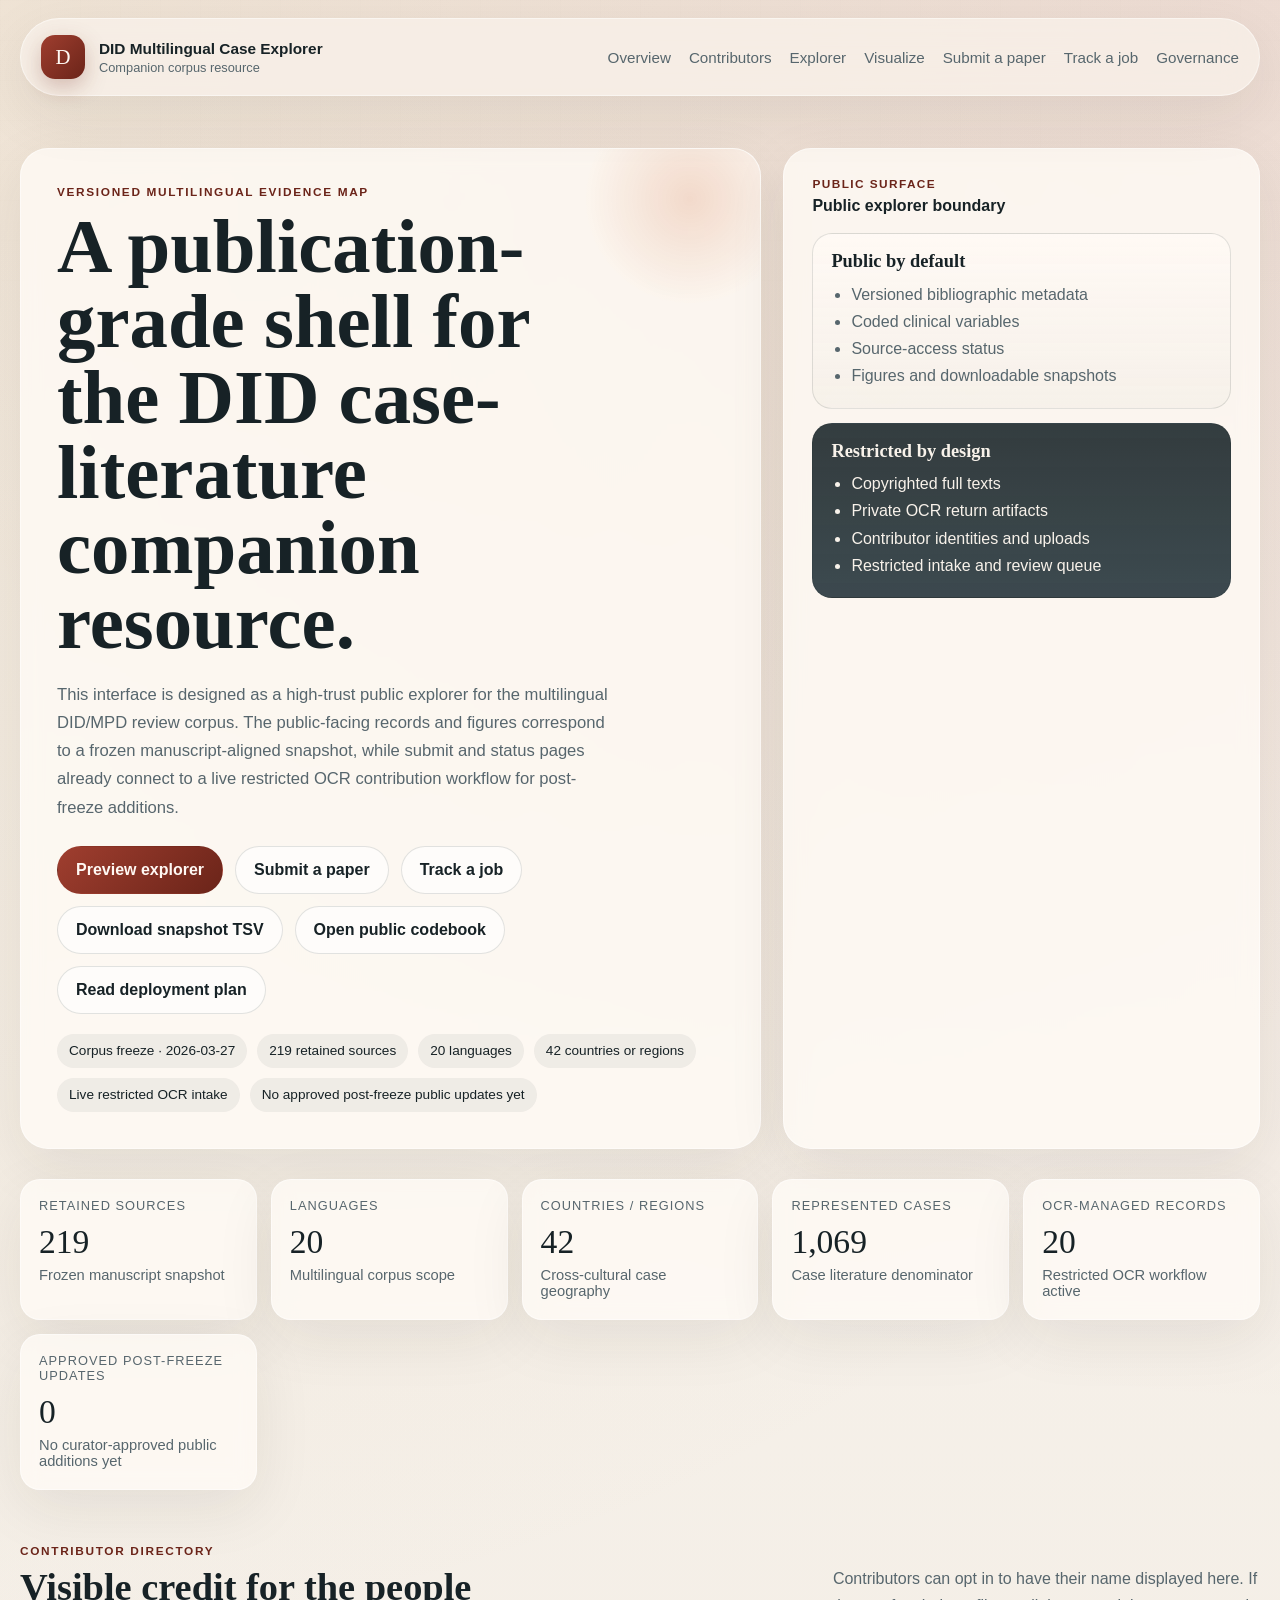
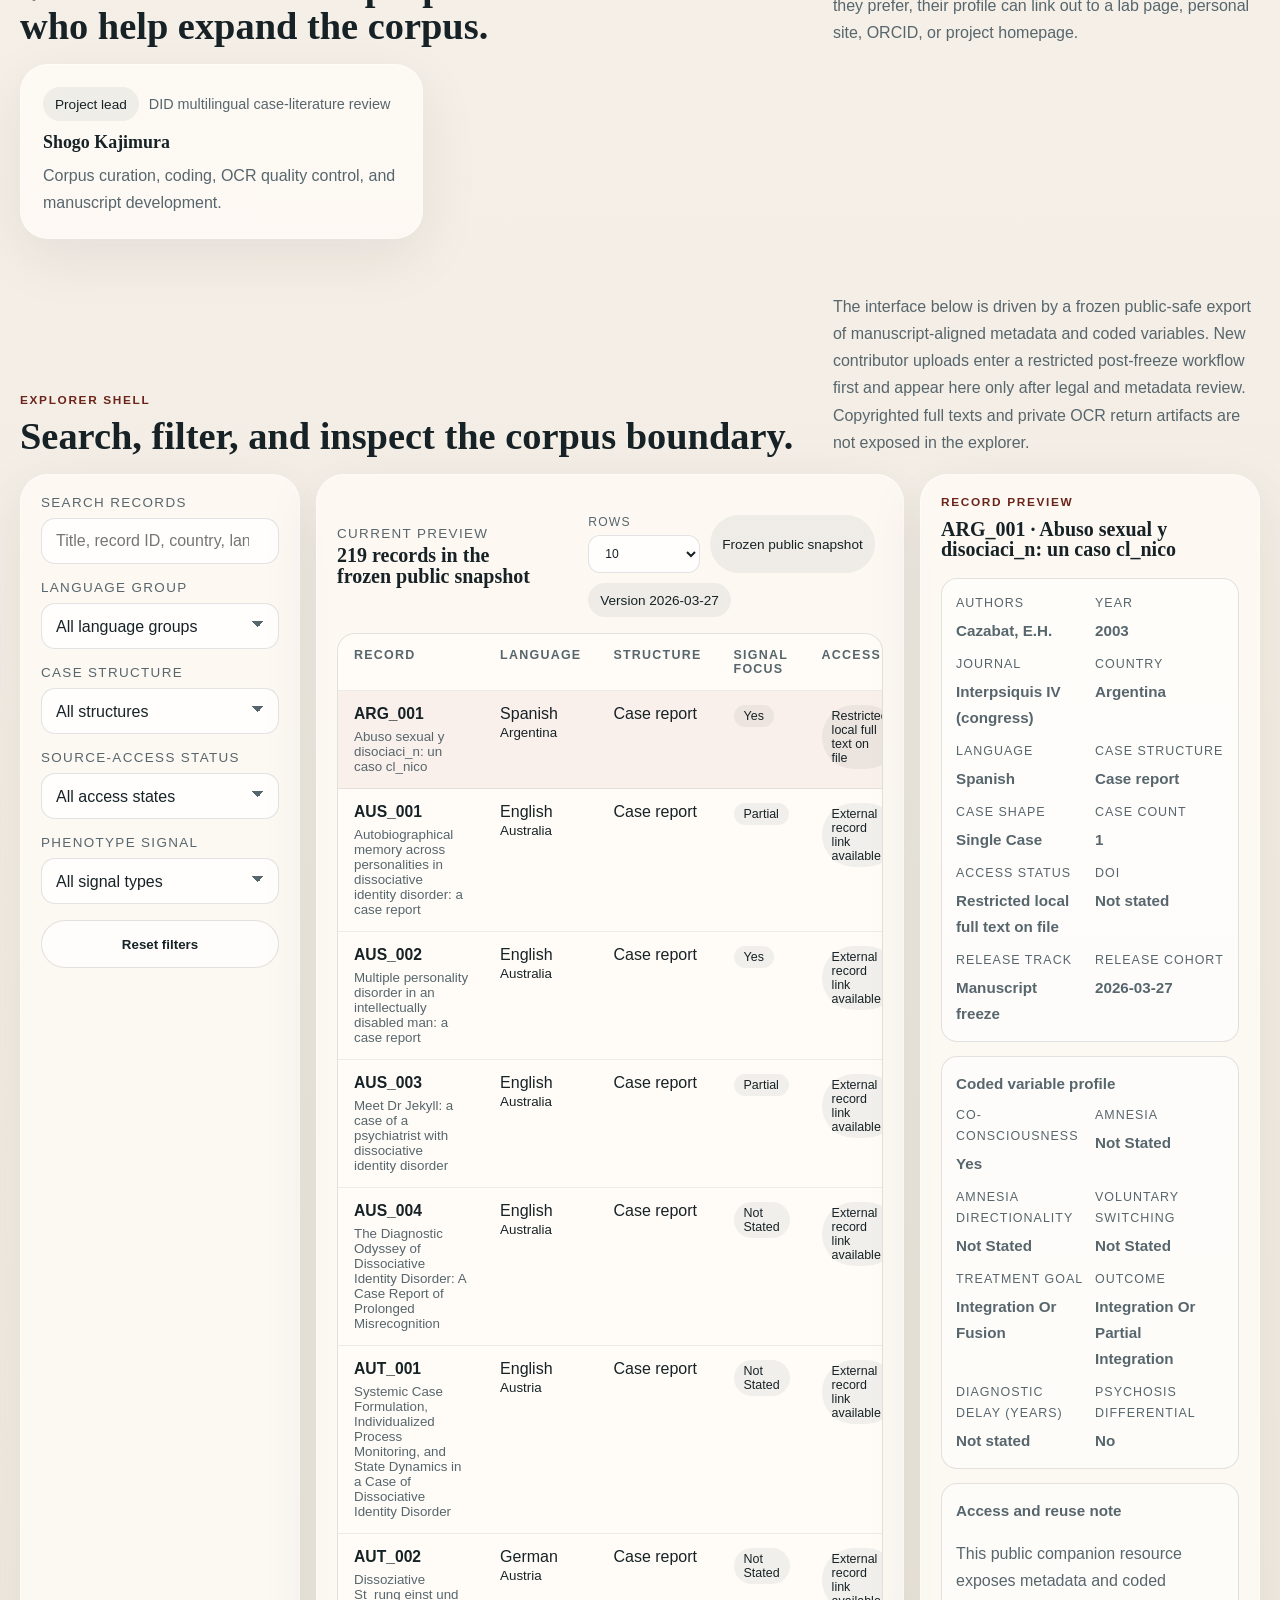
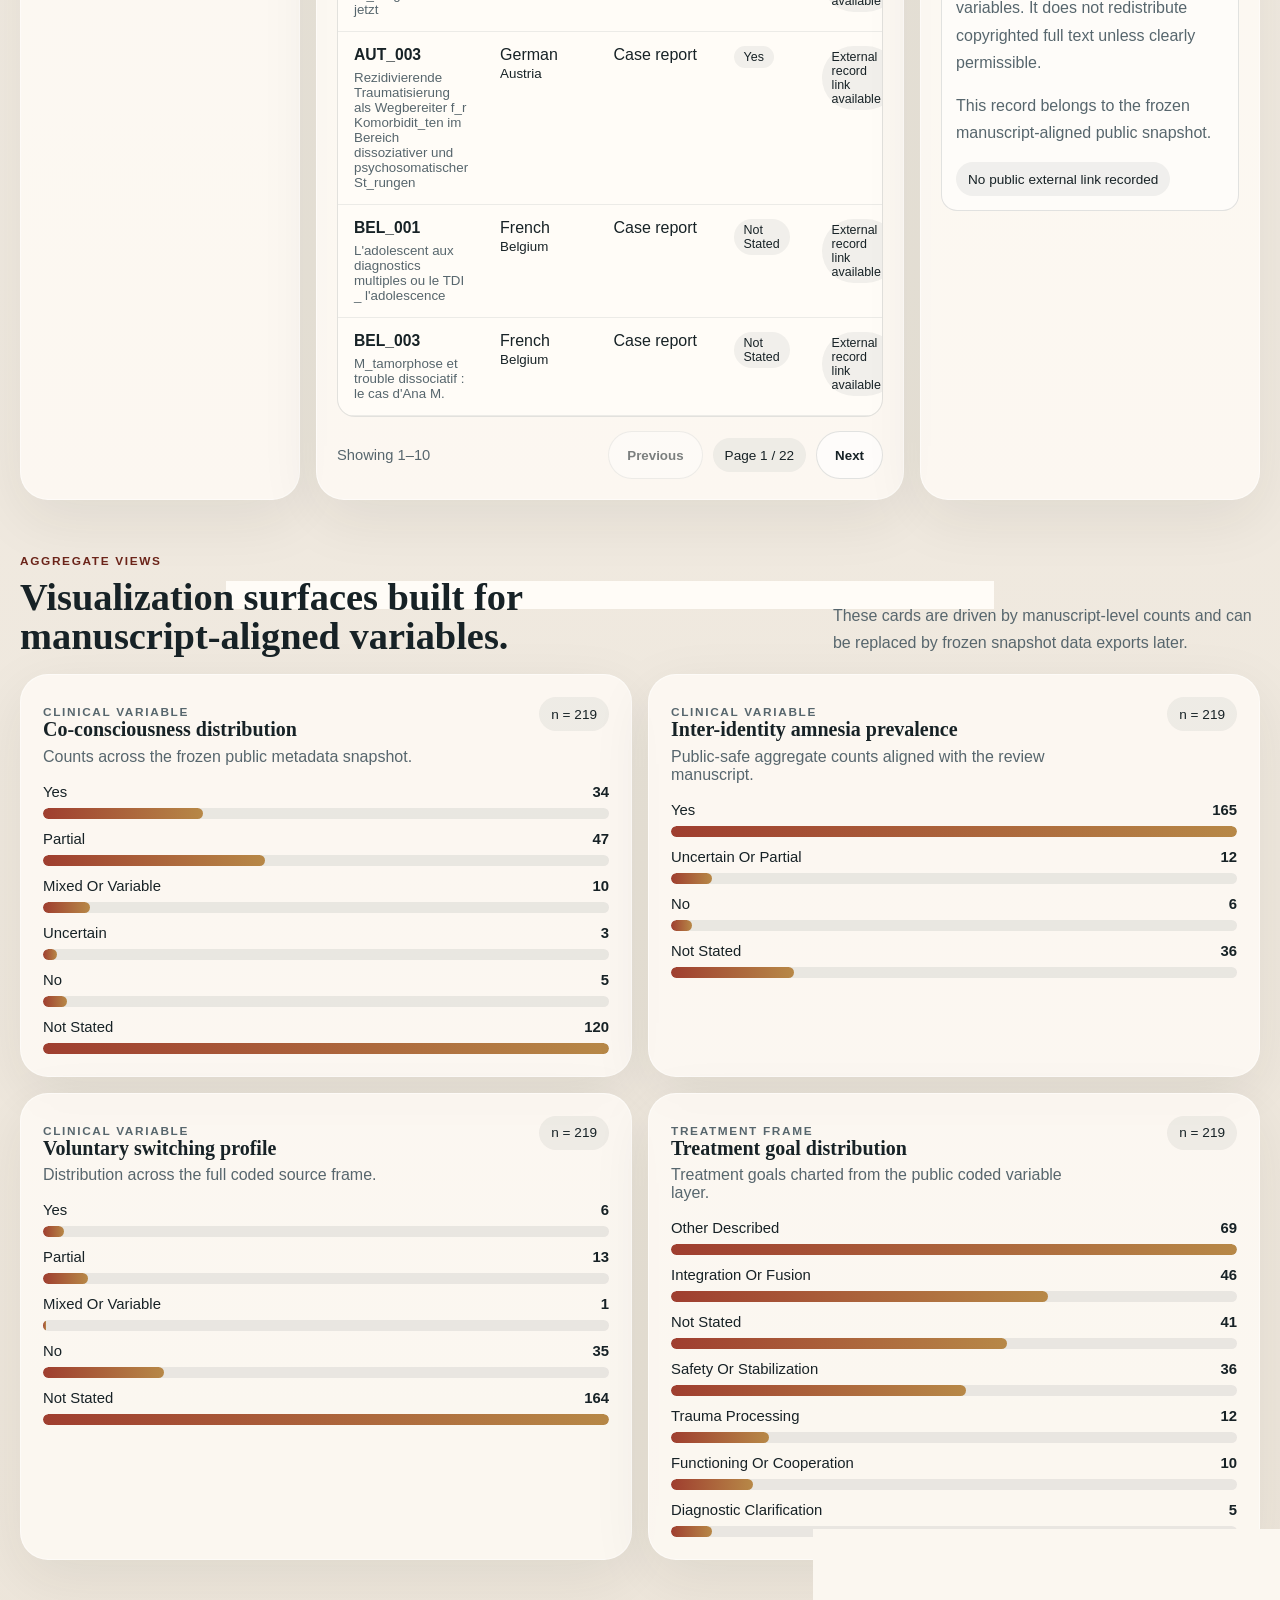
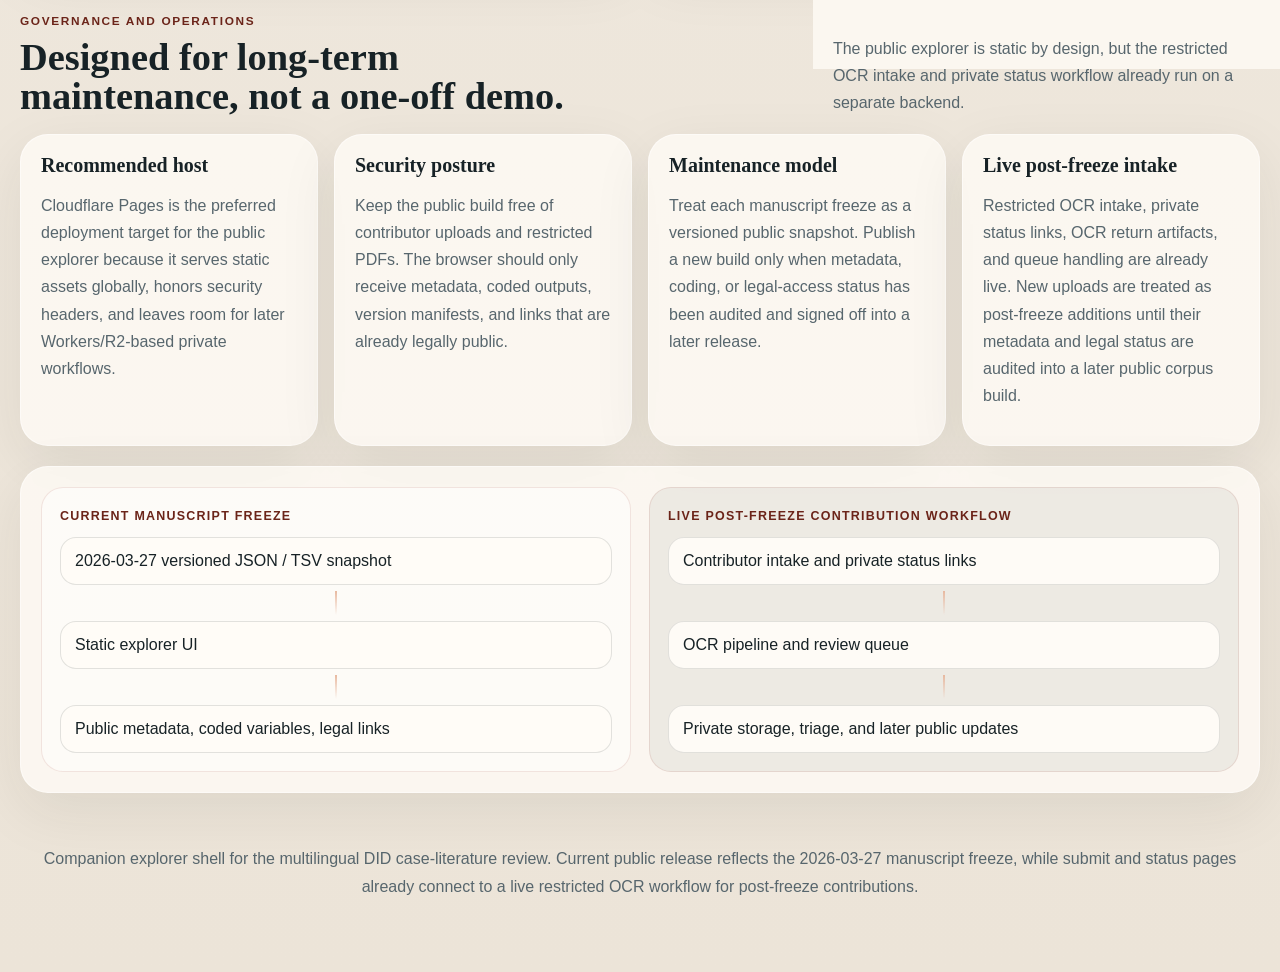
==== commit b6963fde: "Submit page: three intake notes across, form full width The three short notes (what to send, after u" ====
--- a/index.html
+++ b/index.html
@@ -9,7 +9,7 @@
       content="Companion explorer for the multilingual DID case-literature review: versioned corpus overview, professional UI shell, and secure public metadata boundary."
     />
     <link rel="icon" type="image/svg+xml" href="./assets/favicon.svg" />
-    <link rel="stylesheet" href="./styles.css?v=20260730b" />
+    <link rel="stylesheet" href="./styles.css?v=20260730c" />
   </head>
   <body>
     <div class="site-shell">
--- a/styles.css
+++ b/styles.css
@@ -1478,3 +1478,86 @@
 .hero-panel .submit-actions {
   margin-top: 4px;
 }
+
+/* Submit page: the four things a contributor must actually read, in the hero panel */
+.keypoints {
+  margin: 16px 0 12px;
+  padding-left: 0;
+  list-style: none;
+  counter-reset: keypoint;
+  display: grid;
+  gap: 11px;
+}
+
+.keypoints > li {
+  counter-increment: keypoint;
+  position: relative;
+  padding-left: 30px;
+  line-height: 1.6;
+  color: var(--ink-soft);
+}
+
+.keypoints > li::before {
+  content: counter(keypoint);
+  position: absolute;
+  left: 0;
+  top: 1px;
+  width: 20px;
+  height: 20px;
+  border-radius: 50%;
+  background: var(--accent);
+  color: #fff;
+  font-size: 0.72rem;
+  font-weight: 700;
+  display: flex;
+  align-items: center;
+  justify-content: center;
+}
+
+.keypoints > li b {
+  color: var(--ink);
+}
+
+.keypoints-more {
+  margin: 0;
+  font-size: 0.86rem;
+  color: var(--ink-soft);
+}
+
+/* Single instruction directly above the confirmations, where the eye already is */
+.consent-lead {
+  margin: 2px 0 2px;
+  font-weight: 600;
+  color: var(--ink);
+}
+
+.governance-card ul {
+  margin: 8px 0 0;
+  padding-left: 1.2em;
+  color: var(--ink-soft);
+  line-height: 1.7;
+}
+
+/* Intake notes: three short cards between the hero and the form */
+.intake-notes-section {
+  padding-top: 26px;
+}
+
+.intake-notes {
+  display: grid;
+  grid-template-columns: repeat(3, minmax(0, 1fr));
+  gap: 18px;
+  align-items: start;
+}
+
+@media (max-width: 1000px) {
+  .intake-notes {
+    grid-template-columns: repeat(2, minmax(0, 1fr));
+  }
+}
+
+@media (max-width: 680px) {
+  .intake-notes {
+    grid-template-columns: 1fr;
+  }
+}
